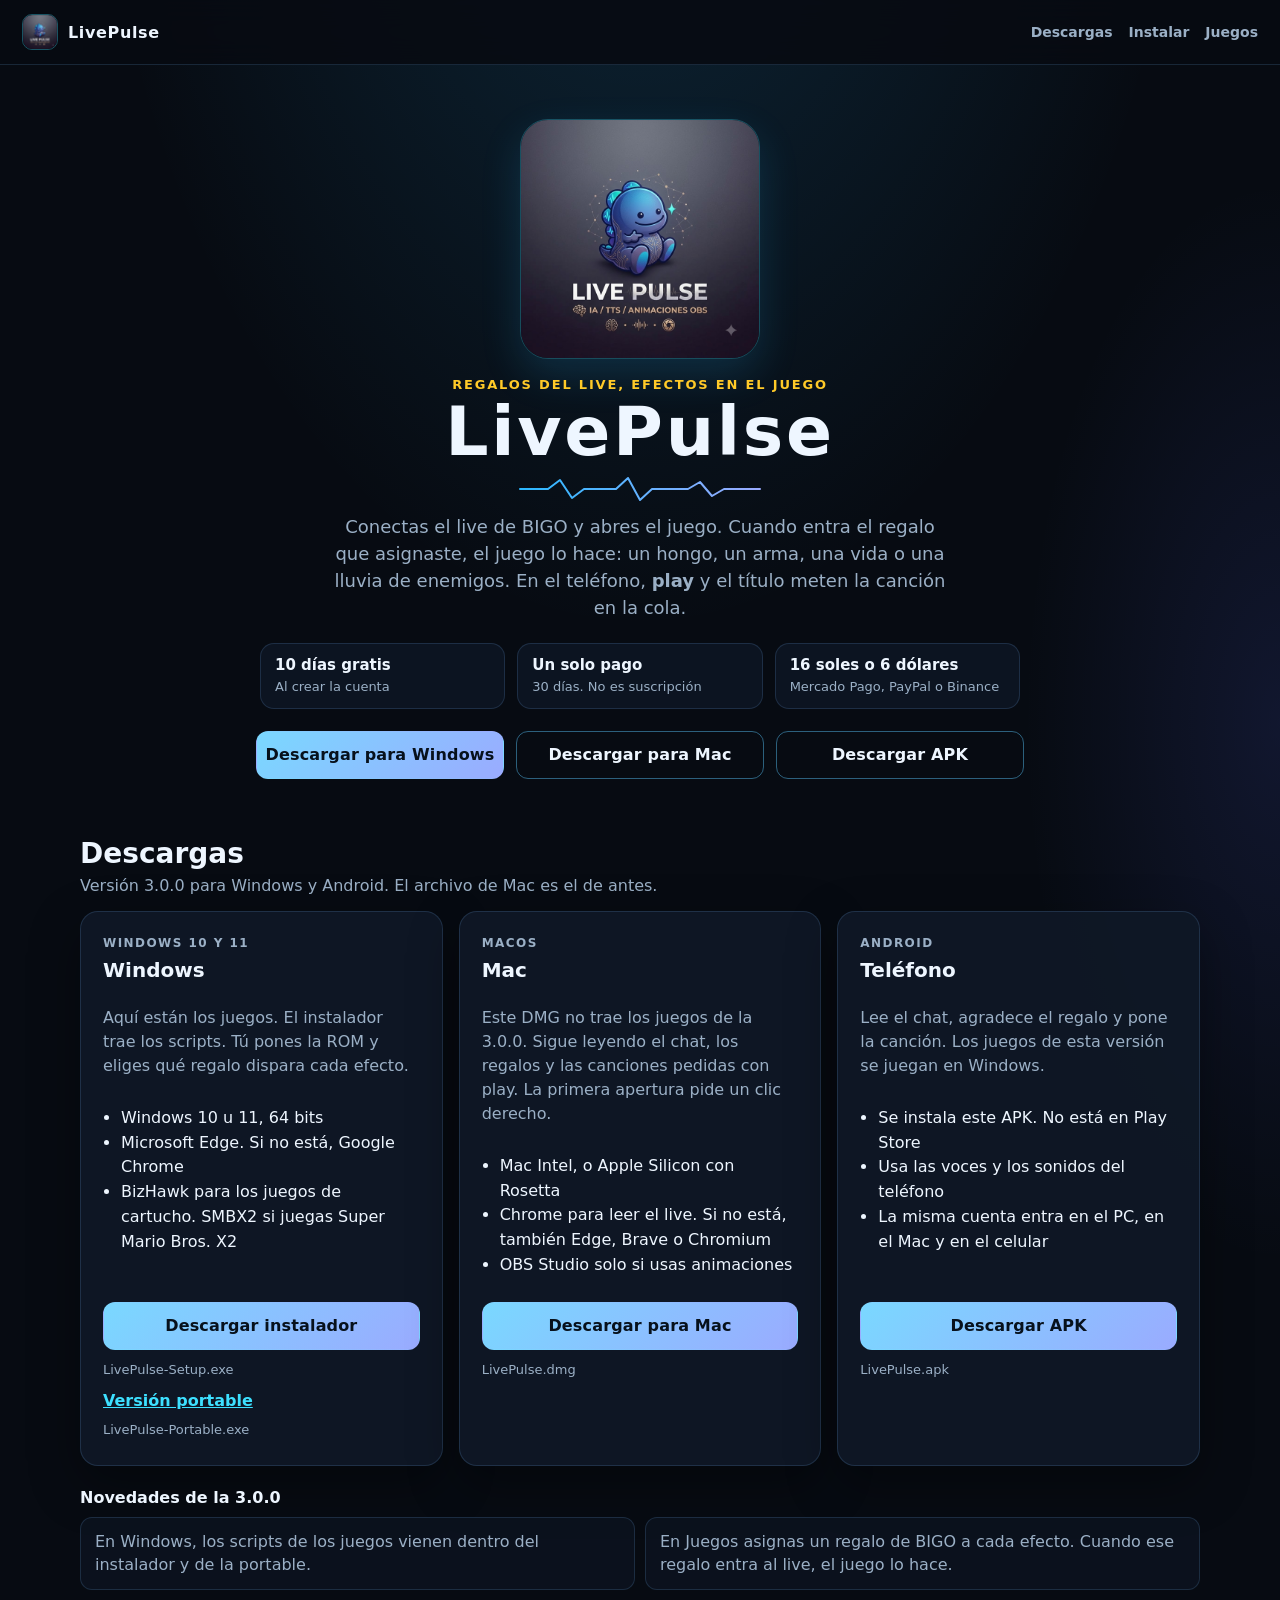
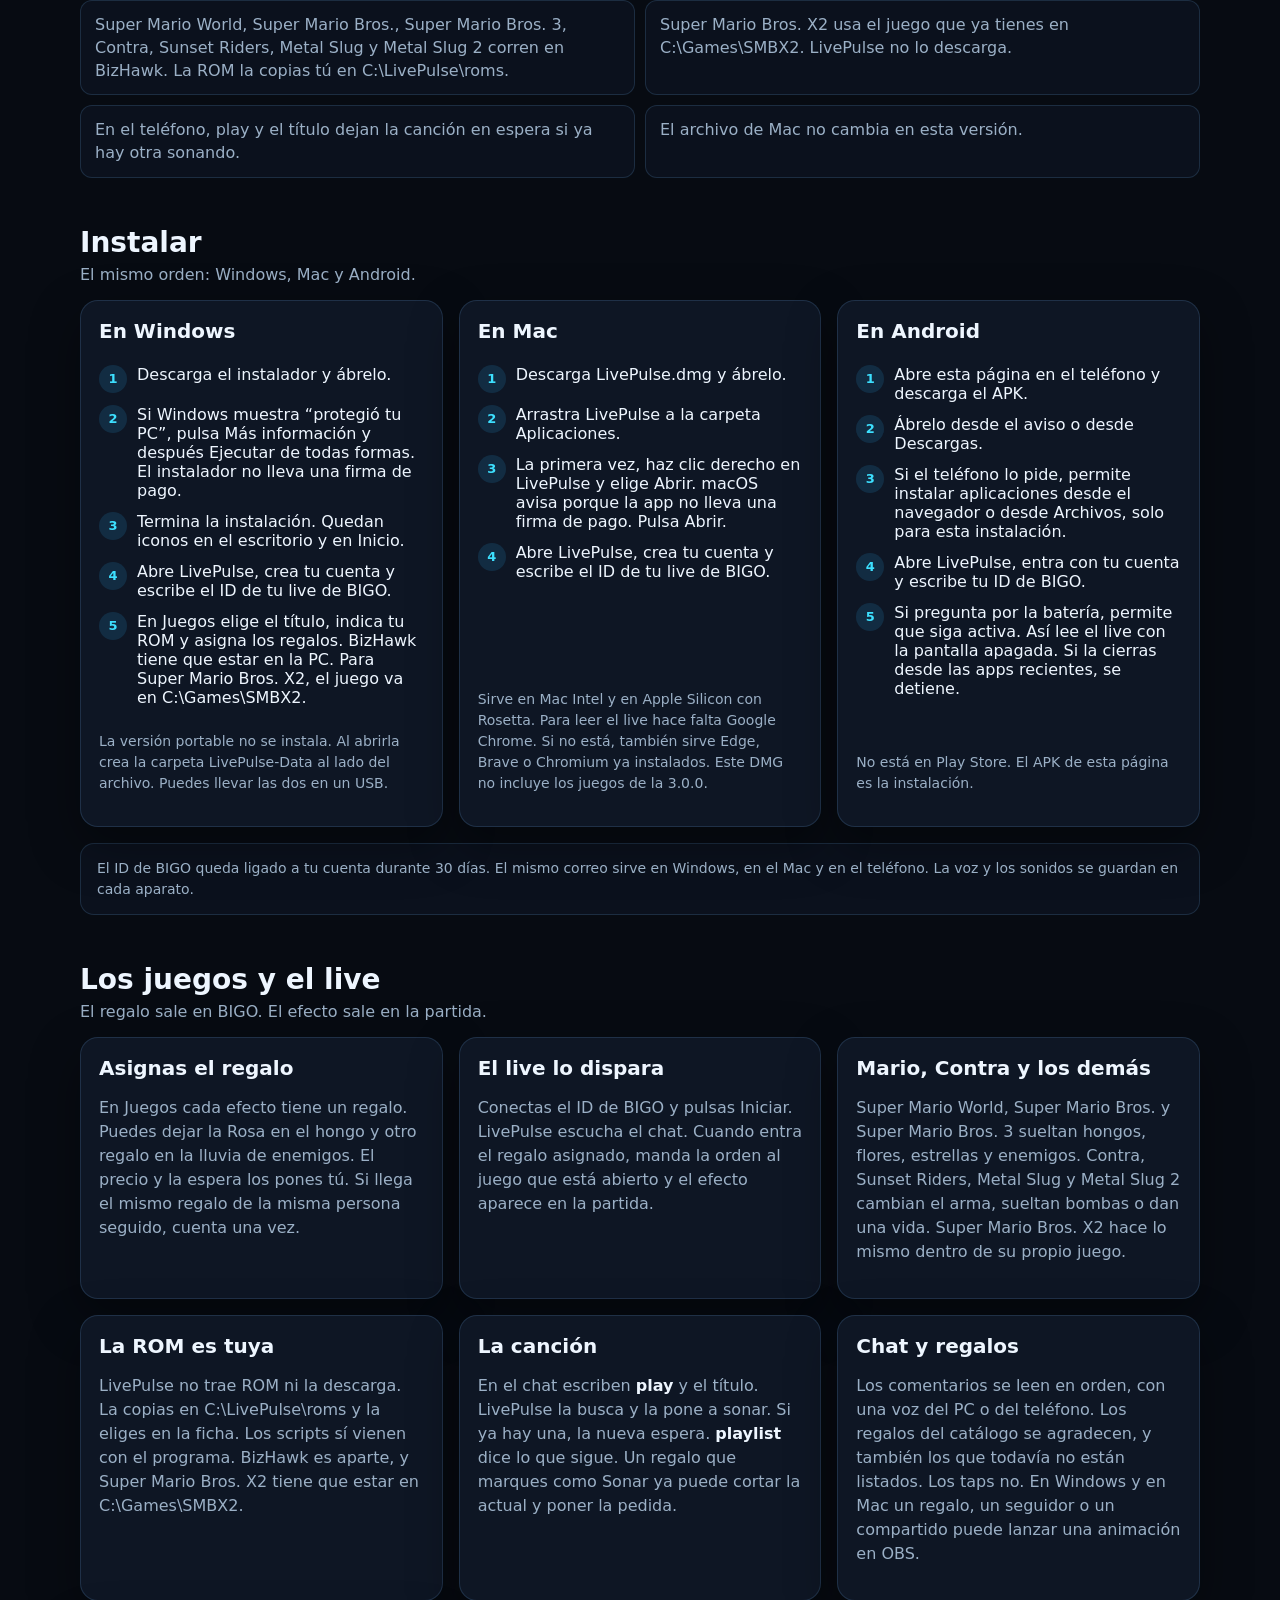
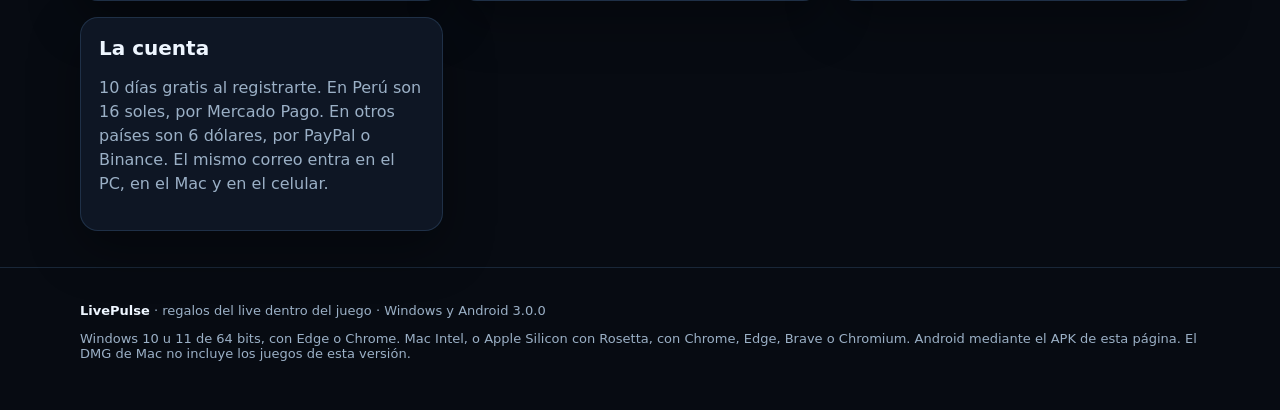
==== index.html @ 851fff42 "Si el instalador de WebView2 no termina, se usa el paquete fijo de Microsoft." ====
<!DOCTYPE html>
<html lang="es">
<head>
  <meta charset="utf-8">
  <meta name="viewport" content="width=device-width, initial-scale=1">
  <meta name="description" content="LivePulse mete los regalos de tu live de BIGO dentro del juego. En Windows eliges qué regalo suelta cada efecto. En el teléfono, play pone la canción.">
  <meta name="theme-color" content="#070b12">
  <title>LivePulse — Regalos del live dentro del juego</title>
  <link rel="icon" href="img/favicon.png" type="image/png">
  <link rel="stylesheet" href="estilos.css">
</head>
<body>
  <!--
    Descargas. Si conservas estas direcciones de GitHub, no edites esta página:
      https://raw.githubusercontent.com/2591740-dotcom/Livepulse/main/descargas/windows/LivePulse-Setup.exe?v=5
      https://raw.githubusercontent.com/2591740-dotcom/Livepulse/main/descargas/windows/LivePulse-Portable.exe?v=5
      https://raw.githubusercontent.com/2591740-dotcom/Livepulse/main/descargas/android/LivePulse.apk
      https://raw.githubusercontent.com/2591740-dotcom/Livepulse/main/descargas/mac/LivePulse.dmg
    La fuente de verdad al publicar es enlaces.json.
    Instrucciones: LEEME.txt de cada carpeta y README.md
  -->
  <header>
    <a class="brand" href="#inicio">
      <img src="img/favicon.png" alt="" width="36" height="36">
      LivePulse
    </a>
    <nav>
      <a href="#descargas">Descargas</a>
      <a href="#instalar">Instalar</a>
      <a href="#que-hace">Juegos</a>
    </nav>
  </header>

  <main class="wrap" id="inicio">
    <section class="hero">
      <img class="hero-logo" src="img/logo.png" alt="LivePulse">
      <p class="eyebrow">Regalos del live, efectos en el juego</p>
      <h1>LivePulse</h1>
      <svg class="wave" viewBox="0 0 240 32" aria-hidden="true">
        <defs>
          <linearGradient id="pulso" x1="0" y1="0" x2="1" y2="0">
            <stop offset="0" stop-color="#2bb8ff"/>
            <stop offset="1" stop-color="#9aabff"/>
          </linearGradient>
        </defs>
        <polyline fill="none" stroke="url(#pulso)" stroke-width="2" stroke-linejoin="round" stroke-linecap="round" points="0,16 28,16 40,7 52,25 64,16 96,16 108,5 120,27 132,16 168,16 180,9 192,23 204,16 240,16"/>
      </svg>
      <p class="lead">Conectas el live de BIGO y abres el juego. Cuando entra el regalo que asignaste, el juego lo hace: un hongo, un arma, una vida o una lluvia de enemigos. En el teléfono, <strong>play</strong> y el título meten la canción en la cola.</p>
      <ul class="facts">
        <li><strong>10 días gratis</strong><span>Al crear la cuenta</span></li>
        <li><strong>Un solo pago</strong><span>30 días. No es suscripción</span></li>
        <li><strong>16 soles o 6 dólares</strong><span>Mercado Pago, PayPal o Binance</span></li>
      </ul>
      <div class="actions">
        <a class="btn btn-primary" data-enlace="windows" href="https://raw.githubusercontent.com/2591740-dotcom/Livepulse/main/descargas/windows/LivePulse-Setup.exe?v=5" download="LivePulse-Setup.exe">Descargar para Windows</a>
        <a class="btn btn-ghost" data-enlace="mac" href="https://raw.githubusercontent.com/2591740-dotcom/Livepulse/main/descargas/mac/LivePulse.dmg" download="LivePulse.dmg">Descargar para Mac</a>
        <a class="btn btn-ghost" data-enlace="android" href="https://raw.githubusercontent.com/2591740-dotcom/Livepulse/main/descargas/android/LivePulse.apk" download="LivePulse.apk">Descargar APK</a>
      </div>
    </section>

    <section id="descargas">
      <div class="section-head">
        <h2>Descargas</h2>
        <p class="section-lead">Versión <span data-version>3.0.0</span> para Windows y Android. El archivo de Mac es el de antes.</p>
      </div>
      <div class="cards">
        <article class="card">
          <p class="kicker">Windows 10 y 11</p>
          <h3>Windows</h3>
          <p>Aquí están los juegos. El instalador trae los scripts. Tú pones la ROM y eliges qué regalo dispara cada efecto.</p>
          <ul>
            <li>Windows 10 u 11, 64 bits</li>
            <li>Microsoft Edge. Si no está, Google Chrome</li>
            <li>BizHawk para los juegos de cartucho. SMBX2 si juegas Super Mario Bros. X2</li>
          </ul>
          <div class="card-foot">
            <a class="btn btn-primary" data-enlace="windows" href="https://raw.githubusercontent.com/2591740-dotcom/Livepulse/main/descargas/windows/LivePulse-Setup.exe?v=5" download="LivePulse-Setup.exe">Descargar instalador</a>
            <p class="meta"><span data-tamano="windows"></span> <span class="ruta" data-ruta="windows">LivePulse-Setup.exe</span></p>
            <div class="card-extra">
              <a class="link" data-enlace="windowsPortable" href="https://raw.githubusercontent.com/2591740-dotcom/Livepulse/main/descargas/windows/LivePulse-Portable.exe?v=5" download="LivePulse-Portable.exe">Versión portable</a>
              <p class="meta"><span data-tamano="windowsPortable"></span> <span class="ruta" data-ruta="windowsPortable">LivePulse-Portable.exe</span></p>
            </div>
          </div>
        </article>
        <article class="card">
          <p class="kicker">macOS</p>
          <h3>Mac</h3>
          <p>Este DMG no trae los juegos de la 3.0.0. Sigue leyendo el chat, los regalos y las canciones pedidas con play. La primera apertura pide un clic derecho.</p>
          <ul>
            <li>Mac Intel, o Apple Silicon con Rosetta</li>
            <li>Chrome para leer el live. Si no está, también Edge, Brave o Chromium</li>
            <li>OBS Studio solo si usas animaciones</li>
          </ul>
          <div class="card-foot">
            <a class="btn btn-primary" data-enlace="mac" href="https://raw.githubusercontent.com/2591740-dotcom/Livepulse/main/descargas/mac/LivePulse.dmg" download="LivePulse.dmg">Descargar para Mac</a>
            <p class="meta"><span data-tamano="mac"></span> <span class="ruta" data-ruta="mac">LivePulse.dmg</span></p>
            <div class="card-extra"></div>
          </div>
        </article>
        <article class="card">
          <p class="kicker">Android</p>
          <h3>Teléfono</h3>
          <p>Lee el chat, agradece el regalo y pone la canción. Los juegos de esta versión se juegan en Windows.</p>
          <ul>
            <li>Se instala este APK. No está en Play Store</li>
            <li>Usa las voces y los sonidos del teléfono</li>
            <li>La misma cuenta entra en el PC, en el Mac y en el celular</li>
          </ul>
          <div class="card-foot">
            <a class="btn btn-primary" data-enlace="android" href="https://raw.githubusercontent.com/2591740-dotcom/Livepulse/main/descargas/android/LivePulse.apk" download="LivePulse.apk">Descargar APK</a>
            <p class="meta"><span data-tamano="android"></span> <span class="ruta" data-ruta="android">LivePulse.apk</span></p>
            <div class="card-extra"></div>
          </div>
        </article>
      </div>
      <h3 class="release-title">Novedades de la 3.0.0</h3>
      <ul class="release">
        <li>En Windows, los scripts de los juegos vienen dentro del instalador y de la portable.</li>
        <li>En Juegos asignas un regalo de BIGO a cada efecto. Cuando ese regalo entra al live, el juego lo hace.</li>
        <li>Super Mario World, Super Mario Bros., Super Mario Bros. 3, Contra, Sunset Riders, Metal Slug y Metal Slug 2 corren en BizHawk. La ROM la copias tú en C:\LivePulse\roms.</li>
        <li>Super Mario Bros. X2 usa el juego que ya tienes en C:\Games\SMBX2. LivePulse no lo descarga.</li>
        <li>En el teléfono, play y el título dejan la canción en espera si ya hay otra sonando.</li>
        <li>El archivo de Mac no cambia en esta versión.</li>
      </ul>
    </section>

    <section id="instalar">
      <div class="section-head">
        <h2>Instalar</h2>
        <p class="section-lead">El mismo orden: Windows, Mac y Android.</p>
      </div>
      <div class="steps">
        <article class="step">
          <h3>En Windows</h3>
          <ol>
            <li>Descarga el instalador y ábrelo.</li>
            <li>Si Windows muestra “protegió tu PC”, pulsa Más información y después Ejecutar de todas formas. El instalador no lleva una firma de pago.</li>
            <li>Termina la instalación. Quedan iconos en el escritorio y en Inicio.</li>
            <li>Abre LivePulse, crea tu cuenta y escribe el ID de tu live de BIGO.</li>
            <li>En Juegos elige el título, indica tu ROM y asigna los regalos. BizHawk tiene que estar en la PC. Para Super Mario Bros. X2, el juego va en C:\Games\SMBX2.</li>
          </ol>
          <p class="note">La versión portable no se instala. Al abrirla crea la carpeta LivePulse-Data al lado del archivo. Puedes llevar las dos en un USB.</p>
        </article>
        <article class="step">
          <h3>En Mac</h3>
          <ol>
            <li>Descarga LivePulse.dmg y ábrelo.</li>
            <li>Arrastra LivePulse a la carpeta Aplicaciones.</li>
            <li>La primera vez, haz clic derecho en LivePulse y elige Abrir. macOS avisa porque la app no lleva una firma de pago. Pulsa Abrir.</li>
            <li>Abre LivePulse, crea tu cuenta y escribe el ID de tu live de BIGO.</li>
          </ol>
          <p class="note">Sirve en Mac Intel y en Apple Silicon con Rosetta. Para leer el live hace falta Google Chrome. Si no está, también sirve Edge, Brave o Chromium ya instalados. Este DMG no incluye los juegos de la 3.0.0.</p>
        </article>
        <article class="step">
          <h3>En Android</h3>
          <ol>
            <li>Abre esta página en el teléfono y descarga el APK.</li>
            <li>Ábrelo desde el aviso o desde Descargas.</li>
            <li>Si el teléfono lo pide, permite instalar aplicaciones desde el navegador o desde Archivos, solo para esta instalación.</li>
            <li>Abre LivePulse, entra con tu cuenta y escribe tu ID de BIGO.</li>
            <li>Si pregunta por la batería, permite que siga activa. Así lee el live con la pantalla apagada. Si la cierras desde las apps recientes, se detiene.</li>
          </ol>
          <p class="note">No está en Play Store. El APK de esta página es la instalación.</p>
        </article>
      </div>
      <p class="note shared-note">El ID de BIGO queda ligado a tu cuenta durante 30 días. El mismo correo sirve en Windows, en el Mac y en el teléfono. La voz y los sonidos se guardan en cada aparato.</p>
    </section>

    <section id="que-hace">
      <div class="section-head">
        <h2>Los juegos y el live</h2>
        <p class="section-lead">El regalo sale en BIGO. El efecto sale en la partida.</p>
      </div>
      <div class="feats">
        <article class="feat">
          <h3>Asignas el regalo</h3>
          <p>En Juegos cada efecto tiene un regalo. Puedes dejar la Rosa en el hongo y otro regalo en la lluvia de enemigos. El precio y la espera los pones tú. Si llega el mismo regalo de la misma persona seguido, cuenta una vez.</p>
        </article>
        <article class="feat">
          <h3>El live lo dispara</h3>
          <p>Conectas el ID de BIGO y pulsas Iniciar. LivePulse escucha el chat. Cuando entra el regalo asignado, manda la orden al juego que está abierto y el efecto aparece en la partida.</p>
        </article>
        <article class="feat">
          <h3>Mario, Contra y los demás</h3>
          <p>Super Mario World, Super Mario Bros. y Super Mario Bros. 3 sueltan hongos, flores, estrellas y enemigos. Contra, Sunset Riders, Metal Slug y Metal Slug 2 cambian el arma, sueltan bombas o dan una vida. Super Mario Bros. X2 hace lo mismo dentro de su propio juego.</p>
        </article>
        <article class="feat">
          <h3>La ROM es tuya</h3>
          <p>LivePulse no trae ROM ni la descarga. La copias en C:\LivePulse\roms y la eliges en la ficha. Los scripts sí vienen con el programa. BizHawk es aparte, y Super Mario Bros. X2 tiene que estar en C:\Games\SMBX2.</p>
        </article>
        <article class="feat">
          <h3>La canción</h3>
          <p>En el chat escriben <strong>play</strong> y el título. LivePulse la busca y la pone a sonar. Si ya hay una, la nueva espera. <strong>playlist</strong> dice lo que sigue. Un regalo que marques como Sonar ya puede cortar la actual y poner la pedida.</p>
        </article>
        <article class="feat">
          <h3>Chat y regalos</h3>
          <p>Los comentarios se leen en orden, con una voz del PC o del teléfono. Los regalos del catálogo se agradecen, y también los que todavía no están listados. Los taps no. En Windows y en Mac un regalo, un seguidor o un compartido puede lanzar una animación en OBS.</p>
        </article>
        <article class="feat">
          <h3>La cuenta</h3>
          <p>10 días gratis al registrarte. En Perú son 16 soles, por Mercado Pago. En otros países son 6 dólares, por PayPal o Binance. El mismo correo entra en el PC, en el Mac y en el celular.</p>
        </article>
      </div>
    </section>
  </main>

  <footer>
    <div class="wrap">
      <p><strong>LivePulse</strong> · regalos del live dentro del juego · Windows y Android <span data-version>3.0.0</span></p>
      <p>Windows 10 u 11 de 64 bits, con Edge o Chrome. Mac Intel, o Apple Silicon con Rosetta, con Chrome, Edge, Brave o Chromium. Android mediante el APK de esta página. El DMG de Mac no incluye los juegos de esta versión.</p>
    </div>
  </footer>
  <script src="sitio.js"></script>
</body>
</html>
---- estilos.css ----
:root {
  --bg: #070b12;
  --card: #101827;
  --line: rgba(120, 186, 255, 0.16);
  --text: #eef6ff;
  --muted: #9bb0c6;
  --accent: #2bb8ff;
  --accent-2: #7f93ff;
  --cyan: #3de0ff;
  --gold: #ffca28;
  --ok: #5ee0b0;
  --shadow: 0 18px 50px rgba(0, 0, 0, 0.35);
}

* { box-sizing: border-box; }

html { scroll-behavior: smooth; }

body {
  margin: 0;
  min-height: 100vh;
  font-family: "Segoe UI", system-ui, sans-serif;
  color: var(--text);
  background:
    radial-gradient(ellipse 80% 50% at 50% -10%, rgba(43, 184, 255, 0.18), transparent 55%),
    radial-gradient(ellipse 40% 30% at 100% 20%, rgba(91, 108, 255, 0.12), transparent 50%),
    var(--bg);
}

img { max-width: 100%; height: auto; display: block; }

a { color: var(--cyan); }

.wrap {
  width: min(1120px, calc(100% - 40px));
  margin: 0 auto;
}

header {
  position: sticky;
  top: 0;
  z-index: 5;
  display: flex;
  justify-content: space-between;
  align-items: center;
  gap: 16px;
  padding: 14px 22px;
  background: rgba(7, 11, 18, 0.88);
  border-bottom: 1px solid var(--line);
  backdrop-filter: blur(14px);
}

.brand {
  display: flex;
  align-items: center;
  gap: 10px;
  color: var(--text);
  text-decoration: none;
  font-weight: 800;
  letter-spacing: 0.04em;
}

.brand img {
  width: 36px;
  height: 36px;
  border-radius: 10px;
  object-fit: cover;
  border: 1px solid rgba(61, 224, 255, 0.35);
}

nav {
  display: flex;
  flex-wrap: wrap;
  gap: 8px 16px;
}

nav a {
  color: var(--muted);
  text-decoration: none;
  font-size: 14px;
  font-weight: 600;
}

nav a:hover { color: var(--text); }

.hero {
  text-align: center;
  padding: 42px 0 18px;
}

.hero-logo {
  width: min(240px, 68vw);
  margin: 0 auto 8px;
  border-radius: 28px;
  border: 1px solid rgba(61, 224, 255, 0.28);
  box-shadow: 0 16px 40px rgba(43, 184, 255, 0.16);
}

.eyebrow {
  margin: 18px 0 0;
  color: var(--gold);
  font-size: 13px;
  font-weight: 700;
  letter-spacing: 0.14em;
  text-transform: uppercase;
}

h1 {
  margin: 8px 0 0;
  font-size: clamp(40px, 7vw, 68px);
  line-height: 0.95;
  letter-spacing: 0.04em;
}

.wave {
  width: min(260px, 70%);
  height: 32px;
  margin: 8px auto 0;
  display: block;
}

.lead {
  margin: 8px auto 0;
  max-width: 620px;
  color: var(--muted);
  font-size: 18px;
  line-height: 1.5;
}

.facts {
  display: grid;
  grid-template-columns: repeat(3, minmax(0, 1fr));
  gap: 12px;
  max-width: 760px;
  margin: 22px auto 0;
  padding: 0;
  list-style: none;
  text-align: left;
}

.facts li {
  padding: 12px 14px;
  background: rgba(16, 24, 39, 0.72);
  border: 1px solid var(--line);
  border-radius: 14px;
}

.facts strong {
  display: block;
  margin-bottom: 2px;
  font-size: 15px;
}

.facts span {
  color: var(--muted);
  font-size: 13px;
  line-height: 1.4;
}

.actions {
  display: grid;
  grid-template-columns: repeat(3, minmax(0, 248px));
  justify-content: center;
  gap: 12px;
  margin-top: 22px;
}

.actions .btn { white-space: nowrap; }

.btn {
  display: inline-flex;
  align-items: center;
  justify-content: center;
  min-height: 48px;
  padding: 12px 18px;
  border-radius: 12px;
  border: 1px solid transparent;
  text-decoration: none;
  font-weight: 700;
  letter-spacing: 0.01em;
}

.btn-primary {
  background: linear-gradient(135deg, #7ad8ff, #9aabff);
  color: #07111c;
}

.btn-primary:hover { filter: brightness(1.05); }

.btn-ghost {
  background: transparent;
  color: var(--text);
  border-color: rgba(90, 200, 255, 0.45);
}

.btn-ghost:hover { background: rgba(43, 184, 255, 0.08); }

.btn:focus-visible,
nav a:focus-visible,
.link:focus-visible {
  outline: 2px solid var(--gold);
  outline-offset: 3px;
}

.is-disabled {
  opacity: 0.45;
  pointer-events: none;
}

section { padding: 40px 0 8px; }

h2 {
  margin: 0 0 6px;
  font-size: 28px;
}

.section-head { margin-bottom: 16px; }

.section-lead {
  margin: 0;
  color: var(--muted);
}

.cards, .steps, .feats {
  display: grid;
  gap: 16px;
  align-items: stretch;
}

.card, .step, .feat {
  background: rgba(16, 24, 39, 0.92);
  border: 1px solid var(--line);
  border-radius: 18px;
  box-shadow: var(--shadow);
}

.card {
  display: flex;
  flex-direction: column;
  height: 100%;
  padding: 22px;
}

.card ul { flex: 1; }

.card-foot { margin-top: 8px; }

.card-extra { min-height: 64px; }

.card .btn { width: 100%; }

.card h3, .step h3, .feat h3 { margin: 0 0 8px; font-size: 20px; }

.kicker {
  margin: 0 0 6px;
  color: var(--cyan);
  font-size: 12px;
  font-weight: 800;
  letter-spacing: 0.12em;
  text-transform: uppercase;
}

.card p, .step p, .feat p, .note {
  color: var(--muted);
  line-height: 1.5;
}

.card ul {
  margin: 12px 0 16px;
  padding-left: 18px;
  color: var(--text);
  line-height: 1.55;
}

.release-title {
  margin: 22px 0 10px;
  font-size: 16px;
}

.release {
  display: grid;
  gap: 10px;
  margin: 0;
  padding: 0;
  list-style: none;
}

.release li {
  margin: 0;
  padding: 12px 14px;
  color: var(--muted);
  line-height: 1.45;
  background: rgba(16, 24, 39, 0.55);
  border: 1px solid var(--line);
  border-radius: 12px;
}

.meta {
  min-height: 1.2em;
  margin: 10px 0 0;
  color: var(--ok);
  font-size: 13px;
}

.ruta {
  color: var(--muted);
}

.link {
  display: inline-block;
  margin-top: 12px;
  font-weight: 700;
}

.steps { margin-top: 0; }

.step {
  display: flex;
  flex-direction: column;
  height: 100%;
  padding: 18px;
}

.step ol {
  list-style: none;
  margin: 14px 0 12px;
  padding: 0;
  counter-reset: paso;
}

.step ol li {
  display: grid;
  grid-template-columns: 28px minmax(0, 1fr);
  gap: 10px;
  align-items: start;
  margin: 0 0 12px;
  counter-increment: paso;
}

.step ol li::before {
  content: counter(paso);
  width: 28px;
  height: 28px;
  display: grid;
  place-items: center;
  border-radius: 50%;
  background: rgba(43, 184, 255, 0.14);
  color: var(--cyan);
  font-size: 13px;
  font-weight: 800;
}

.feat { padding: 18px; }
.feat strong { color: var(--text); font-weight: 700; }

.note {
  margin-top: auto;
  font-size: 14px;
}

.shared-note {
  margin: 16px 0 0;
  padding: 14px 16px;
  background: rgba(16, 24, 39, 0.55);
  border: 1px solid var(--line);
  border-radius: 14px;
}

footer {
  margin-top: 28px;
  padding: 22px 0 36px;
  color: var(--muted);
  font-size: 13px;
  border-top: 1px solid var(--line);
}

footer strong { color: var(--text); }

@media (max-width: 899px) {
  .actions { grid-template-columns: 1fr; }
  .actions .btn { width: 100%; white-space: normal; }
}

@media (max-width: 700px) {
  header {
    flex-wrap: wrap;
    padding: 12px 16px;
  }
  nav { width: 100%; }
  .facts,
  .actions { grid-template-columns: 1fr; }
  .actions .btn { white-space: normal; }
  .card .btn,
  .actions .btn { width: 100%; }
}

@media (min-width: 760px) {
  .release { grid-template-columns: 1fr 1fr; }
  .feats { grid-template-columns: 1fr 1fr; }
  .hero { padding-top: 54px; }
}

@media (min-width: 1020px) {
  .cards,
  .steps,
  .feats { grid-template-columns: repeat(3, minmax(0, 1fr)); }
}

@media (prefers-reduced-motion: reduce) {
  html { scroll-behavior: auto; }
}
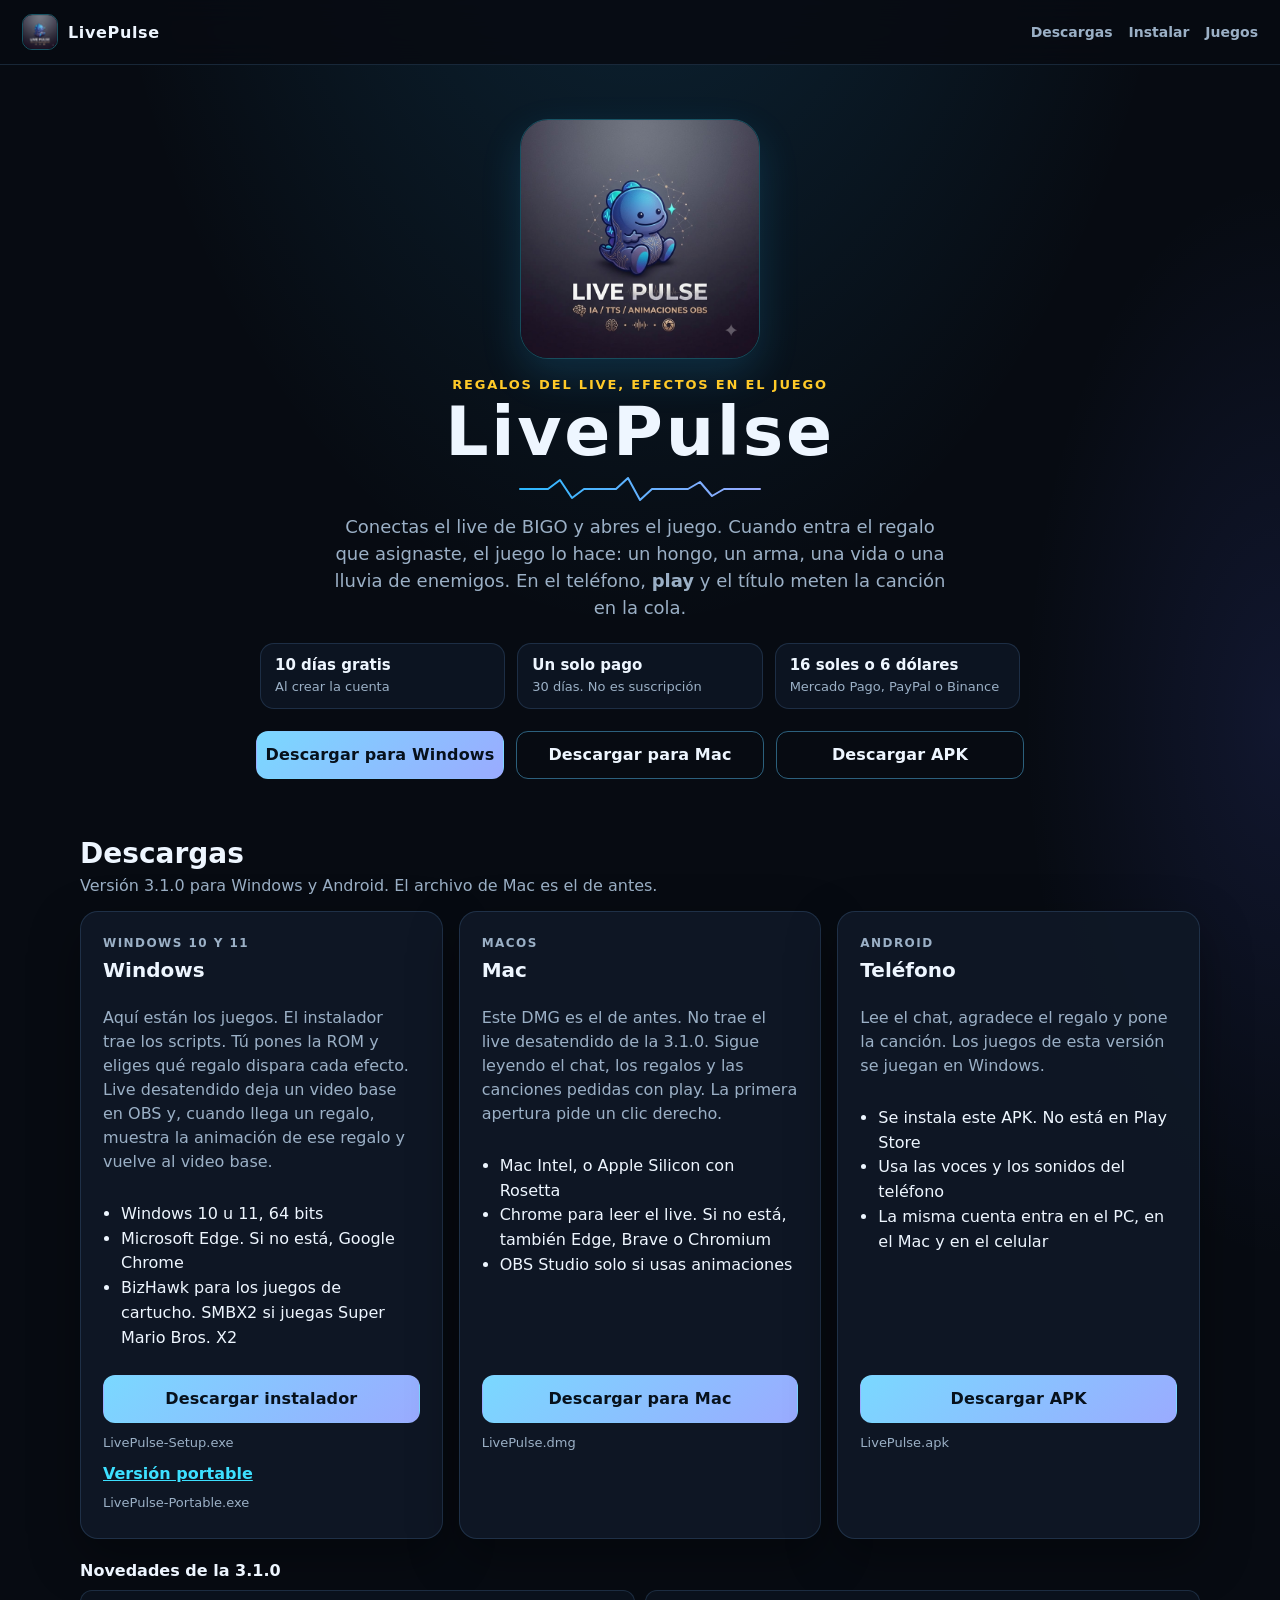
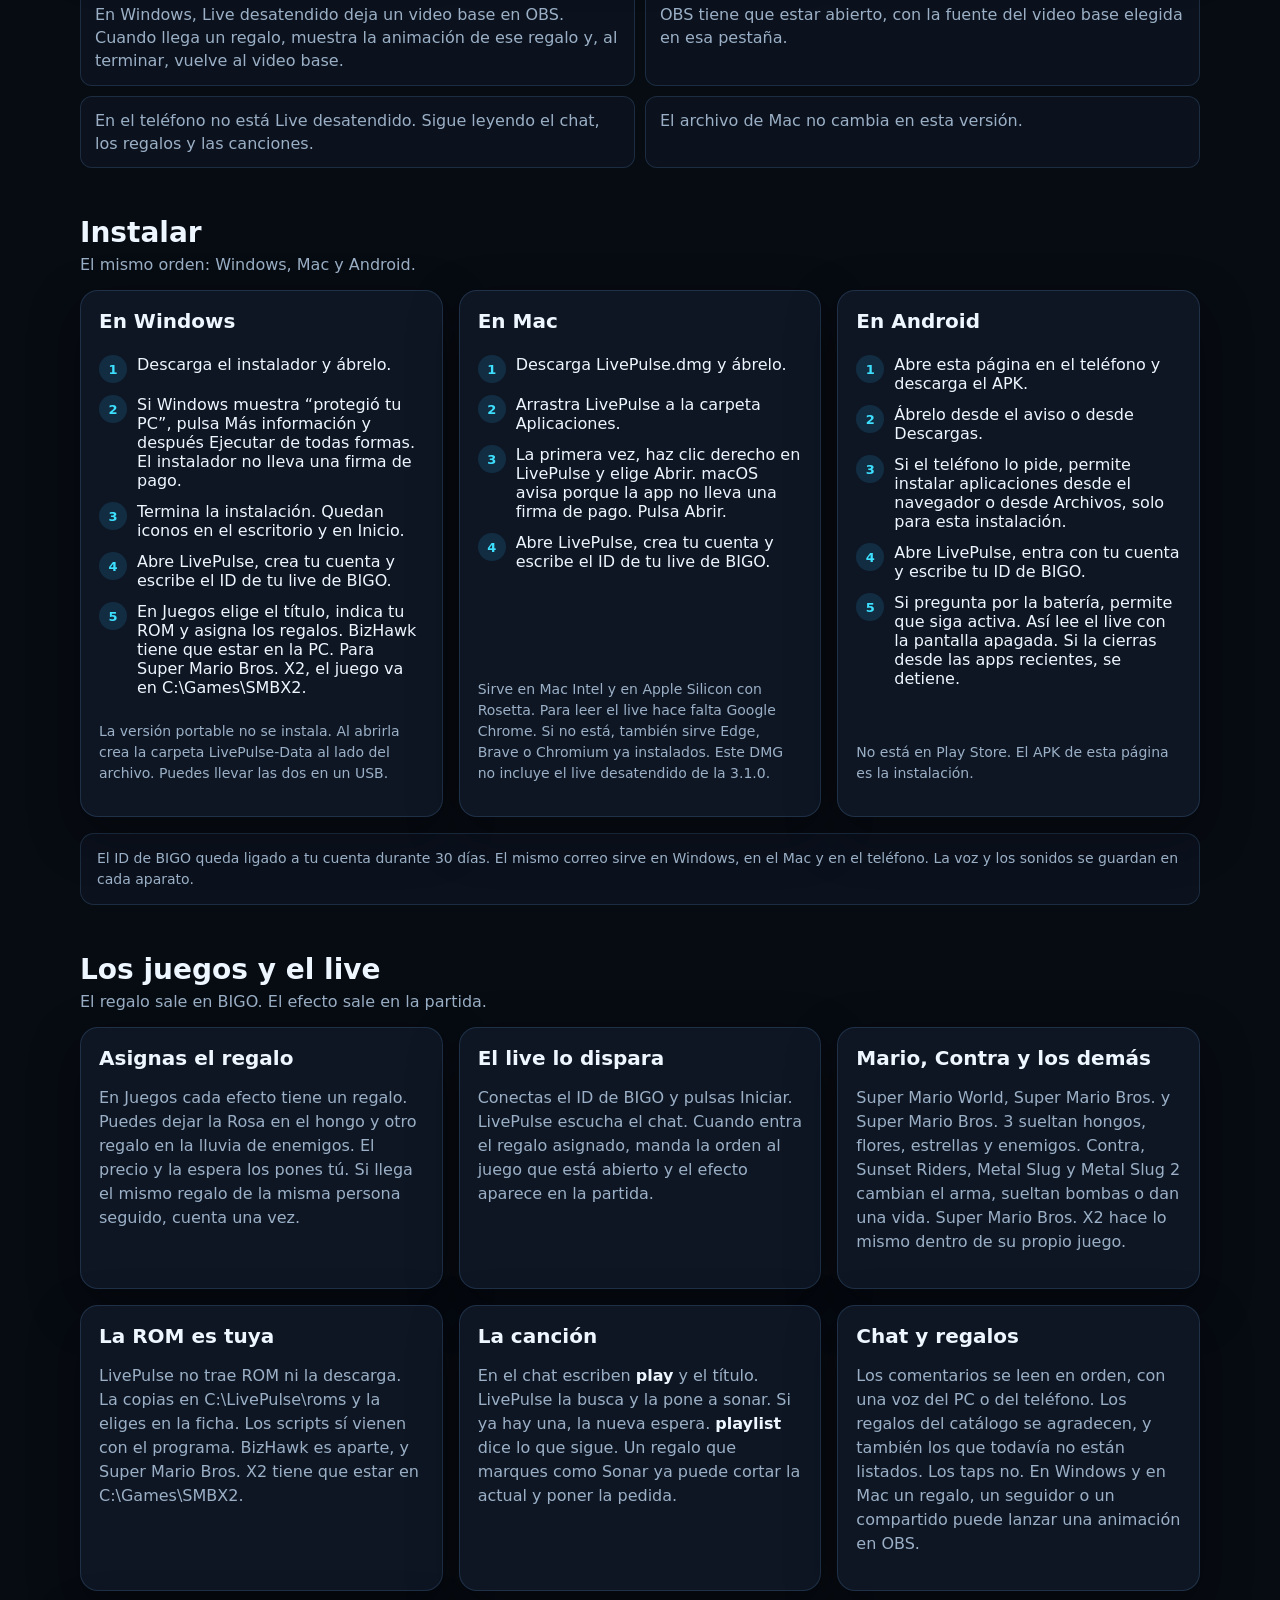
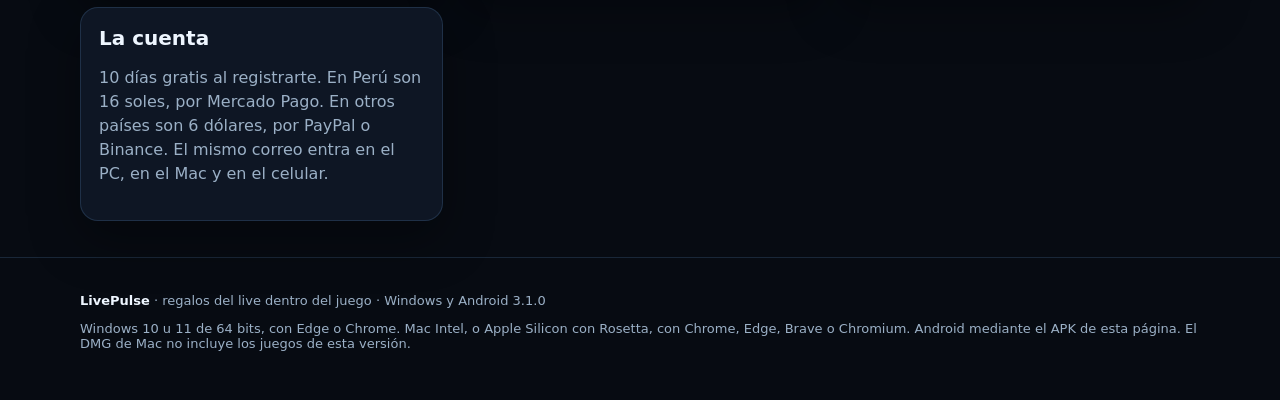
==== commit 73e19306: "Publica LivePulse 3.1.0 para Windows y Android. En Windows, Live desatendido deja un video base en O" ====
--- a/index.html
+++ b/index.html
@@ -12,8 +12,8 @@
 <body>
   <!--
     Descargas. Si conservas estas direcciones de GitHub, no edites esta página:
-      https://raw.githubusercontent.com/2591740-dotcom/Livepulse/main/descargas/windows/LivePulse-Setup.exe?v=5
-      https://raw.githubusercontent.com/2591740-dotcom/Livepulse/main/descargas/windows/LivePulse-Portable.exe?v=5
+      https://raw.githubusercontent.com/2591740-dotcom/Livepulse/main/descargas/windows/LivePulse-Setup.exe?v=6
+      https://raw.githubusercontent.com/2591740-dotcom/Livepulse/main/descargas/windows/LivePulse-Portable.exe?v=6
       https://raw.githubusercontent.com/2591740-dotcom/Livepulse/main/descargas/android/LivePulse.apk
       https://raw.githubusercontent.com/2591740-dotcom/Livepulse/main/descargas/mac/LivePulse.dmg
     La fuente de verdad al publicar es enlaces.json.
@@ -52,7 +52,7 @@
         <li><strong>16 soles o 6 dólares</strong><span>Mercado Pago, PayPal o Binance</span></li>
       </ul>
       <div class="actions">
-        <a class="btn btn-primary" data-enlace="windows" href="https://raw.githubusercontent.com/2591740-dotcom/Livepulse/main/descargas/windows/LivePulse-Setup.exe?v=5" download="LivePulse-Setup.exe">Descargar para Windows</a>
+        <a class="btn btn-primary" data-enlace="windows" href="https://raw.githubusercontent.com/2591740-dotcom/Livepulse/main/descargas/windows/LivePulse-Setup.exe?v=6" download="LivePulse-Setup.exe">Descargar para Windows</a>
         <a class="btn btn-ghost" data-enlace="mac" href="https://raw.githubusercontent.com/2591740-dotcom/Livepulse/main/descargas/mac/LivePulse.dmg" download="LivePulse.dmg">Descargar para Mac</a>
         <a class="btn btn-ghost" data-enlace="android" href="https://raw.githubusercontent.com/2591740-dotcom/Livepulse/main/descargas/android/LivePulse.apk" download="LivePulse.apk">Descargar APK</a>
       </div>
@@ -61,23 +61,23 @@
     <section id="descargas">
       <div class="section-head">
         <h2>Descargas</h2>
-        <p class="section-lead">Versión <span data-version>3.0.0</span> para Windows y Android. El archivo de Mac es el de antes.</p>
+        <p class="section-lead">Versión <span data-version>3.1.0</span> para Windows y Android. El archivo de Mac es el de antes.</p>
       </div>
       <div class="cards">
         <article class="card">
           <p class="kicker">Windows 10 y 11</p>
           <h3>Windows</h3>
-          <p>Aquí están los juegos. El instalador trae los scripts. Tú pones la ROM y eliges qué regalo dispara cada efecto.</p>
+          <p>Aquí están los juegos. El instalador trae los scripts. Tú pones la ROM y eliges qué regalo dispara cada efecto. Live desatendido deja un video base en OBS y, cuando llega un regalo, muestra la animación de ese regalo y vuelve al video base.</p>
           <ul>
             <li>Windows 10 u 11, 64 bits</li>
             <li>Microsoft Edge. Si no está, Google Chrome</li>
             <li>BizHawk para los juegos de cartucho. SMBX2 si juegas Super Mario Bros. X2</li>
           </ul>
           <div class="card-foot">
-            <a class="btn btn-primary" data-enlace="windows" href="https://raw.githubusercontent.com/2591740-dotcom/Livepulse/main/descargas/windows/LivePulse-Setup.exe?v=5" download="LivePulse-Setup.exe">Descargar instalador</a>
+            <a class="btn btn-primary" data-enlace="windows" href="https://raw.githubusercontent.com/2591740-dotcom/Livepulse/main/descargas/windows/LivePulse-Setup.exe?v=6" download="LivePulse-Setup.exe">Descargar instalador</a>
             <p class="meta"><span data-tamano="windows"></span> <span class="ruta" data-ruta="windows">LivePulse-Setup.exe</span></p>
             <div class="card-extra">
-              <a class="link" data-enlace="windowsPortable" href="https://raw.githubusercontent.com/2591740-dotcom/Livepulse/main/descargas/windows/LivePulse-Portable.exe?v=5" download="LivePulse-Portable.exe">Versión portable</a>
+              <a class="link" data-enlace="windowsPortable" href="https://raw.githubusercontent.com/2591740-dotcom/Livepulse/main/descargas/windows/LivePulse-Portable.exe?v=6" download="LivePulse-Portable.exe">Versión portable</a>
               <p class="meta"><span data-tamano="windowsPortable"></span> <span class="ruta" data-ruta="windowsPortable">LivePulse-Portable.exe</span></p>
             </div>
           </div>
@@ -85,7 +85,7 @@
         <article class="card">
           <p class="kicker">macOS</p>
           <h3>Mac</h3>
-          <p>Este DMG no trae los juegos de la 3.0.0. Sigue leyendo el chat, los regalos y las canciones pedidas con play. La primera apertura pide un clic derecho.</p>
+          <p>Este DMG es el de antes. No trae el live desatendido de la 3.1.0. Sigue leyendo el chat, los regalos y las canciones pedidas con play. La primera apertura pide un clic derecho.</p>
           <ul>
             <li>Mac Intel, o Apple Silicon con Rosetta</li>
             <li>Chrome para leer el live. Si no está, también Edge, Brave o Chromium</li>
@@ -113,13 +113,11 @@
           </div>
         </article>
       </div>
-      <h3 class="release-title">Novedades de la 3.0.0</h3>
+      <h3 class="release-title">Novedades de la 3.1.0</h3>
       <ul class="release">
-        <li>En Windows, los scripts de los juegos vienen dentro del instalador y de la portable.</li>
-        <li>En Juegos asignas un regalo de BIGO a cada efecto. Cuando ese regalo entra al live, el juego lo hace.</li>
-        <li>Super Mario World, Super Mario Bros., Super Mario Bros. 3, Contra, Sunset Riders, Metal Slug y Metal Slug 2 corren en BizHawk. La ROM la copias tú en C:\LivePulse\roms.</li>
-        <li>Super Mario Bros. X2 usa el juego que ya tienes en C:\Games\SMBX2. LivePulse no lo descarga.</li>
-        <li>En el teléfono, play y el título dejan la canción en espera si ya hay otra sonando.</li>
+        <li>En Windows, Live desatendido deja un video base en OBS. Cuando llega un regalo, muestra la animación de ese regalo y, al terminar, vuelve al video base.</li>
+        <li>OBS tiene que estar abierto, con la fuente del video base elegida en esa pestaña.</li>
+        <li>En el teléfono no está Live desatendido. Sigue leyendo el chat, los regalos y las canciones.</li>
         <li>El archivo de Mac no cambia en esta versión.</li>
       </ul>
     </section>
@@ -149,7 +147,7 @@
             <li>La primera vez, haz clic derecho en LivePulse y elige Abrir. macOS avisa porque la app no lleva una firma de pago. Pulsa Abrir.</li>
             <li>Abre LivePulse, crea tu cuenta y escribe el ID de tu live de BIGO.</li>
           </ol>
-          <p class="note">Sirve en Mac Intel y en Apple Silicon con Rosetta. Para leer el live hace falta Google Chrome. Si no está, también sirve Edge, Brave o Chromium ya instalados. Este DMG no incluye los juegos de la 3.0.0.</p>
+          <p class="note">Sirve en Mac Intel y en Apple Silicon con Rosetta. Para leer el live hace falta Google Chrome. Si no está, también sirve Edge, Brave o Chromium ya instalados. Este DMG no incluye el live desatendido de la 3.1.0.</p>
         </article>
         <article class="step">
           <h3>En Android</h3>
@@ -206,7 +204,7 @@
 
   <footer>
     <div class="wrap">
-      <p><strong>LivePulse</strong> · regalos del live dentro del juego · Windows y Android <span data-version>3.0.0</span></p>
+      <p><strong>LivePulse</strong> · regalos del live dentro del juego · Windows y Android <span data-version>3.1.0</span></p>
       <p>Windows 10 u 11 de 64 bits, con Edge o Chrome. Mac Intel, o Apple Silicon con Rosetta, con Chrome, Edge, Brave o Chromium. Android mediante el APK de esta página. El DMG de Mac no incluye los juegos de esta versión.</p>
     </div>
   </footer>
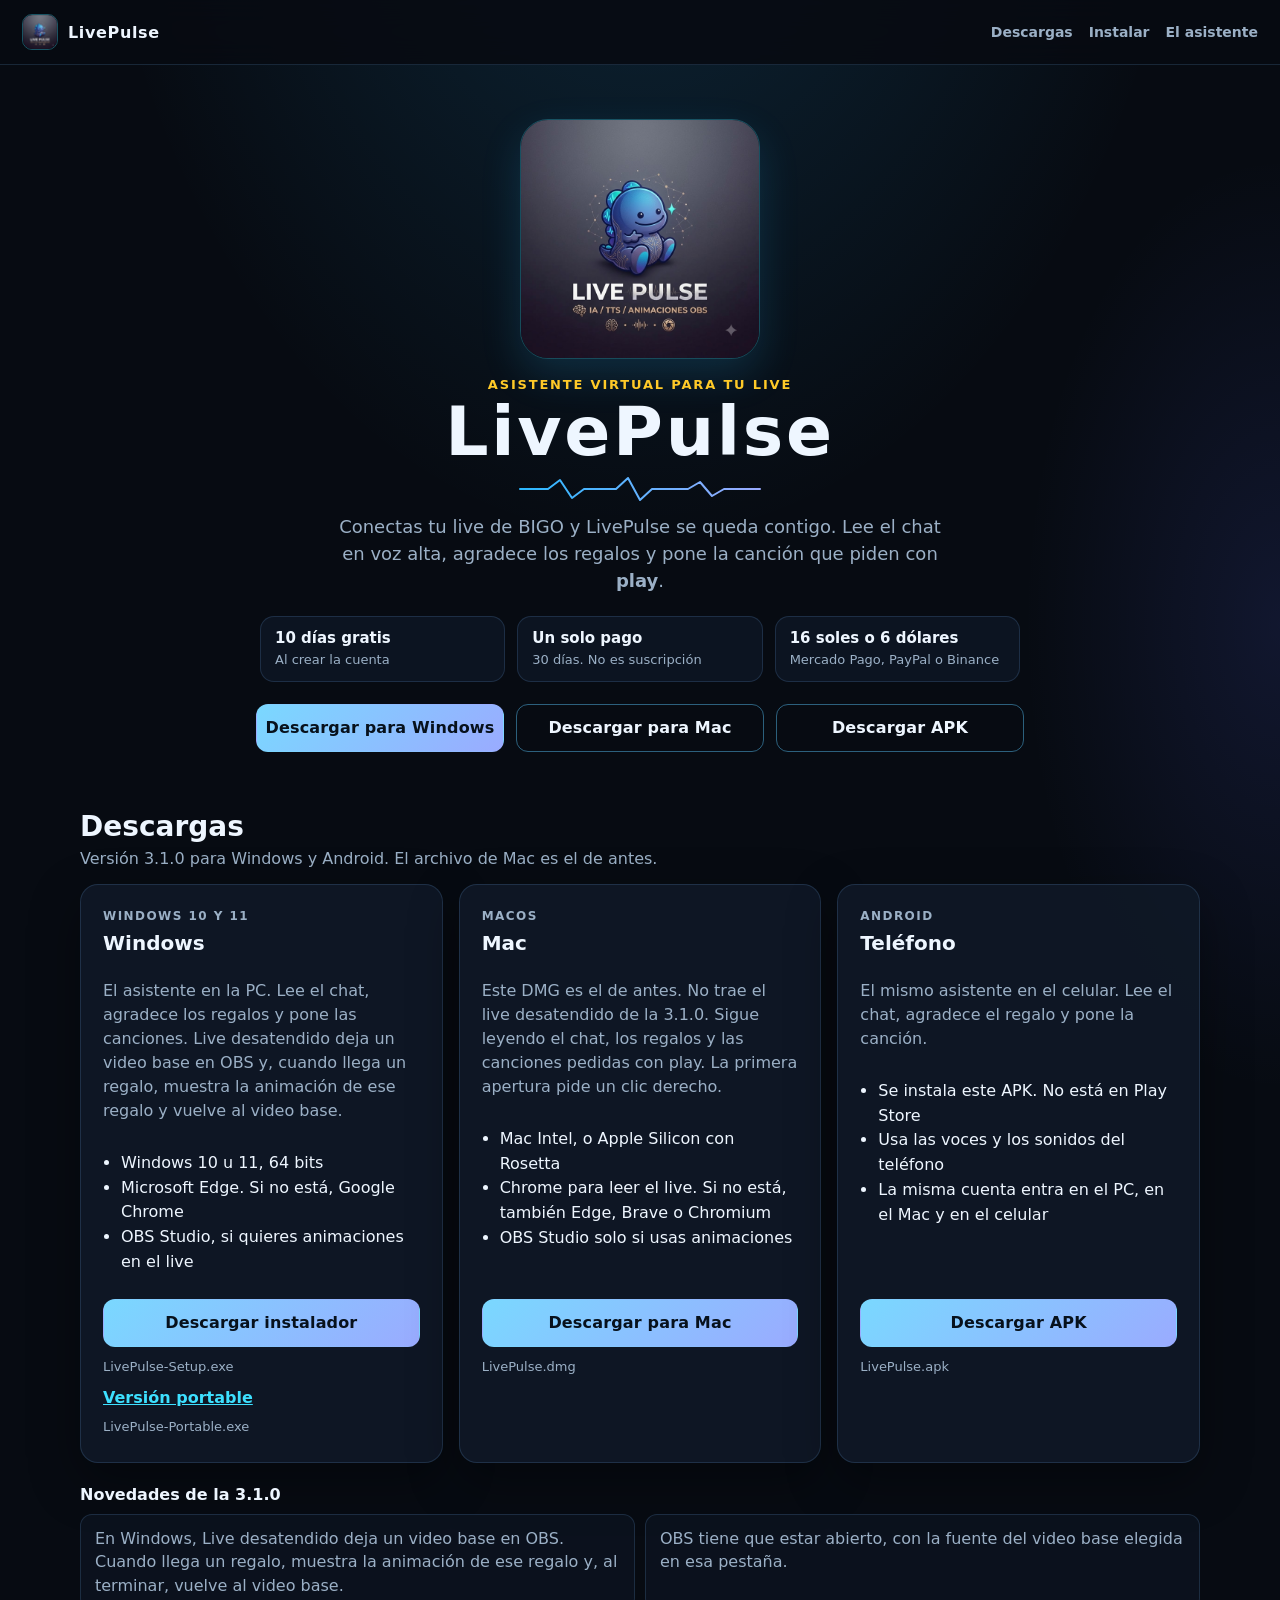
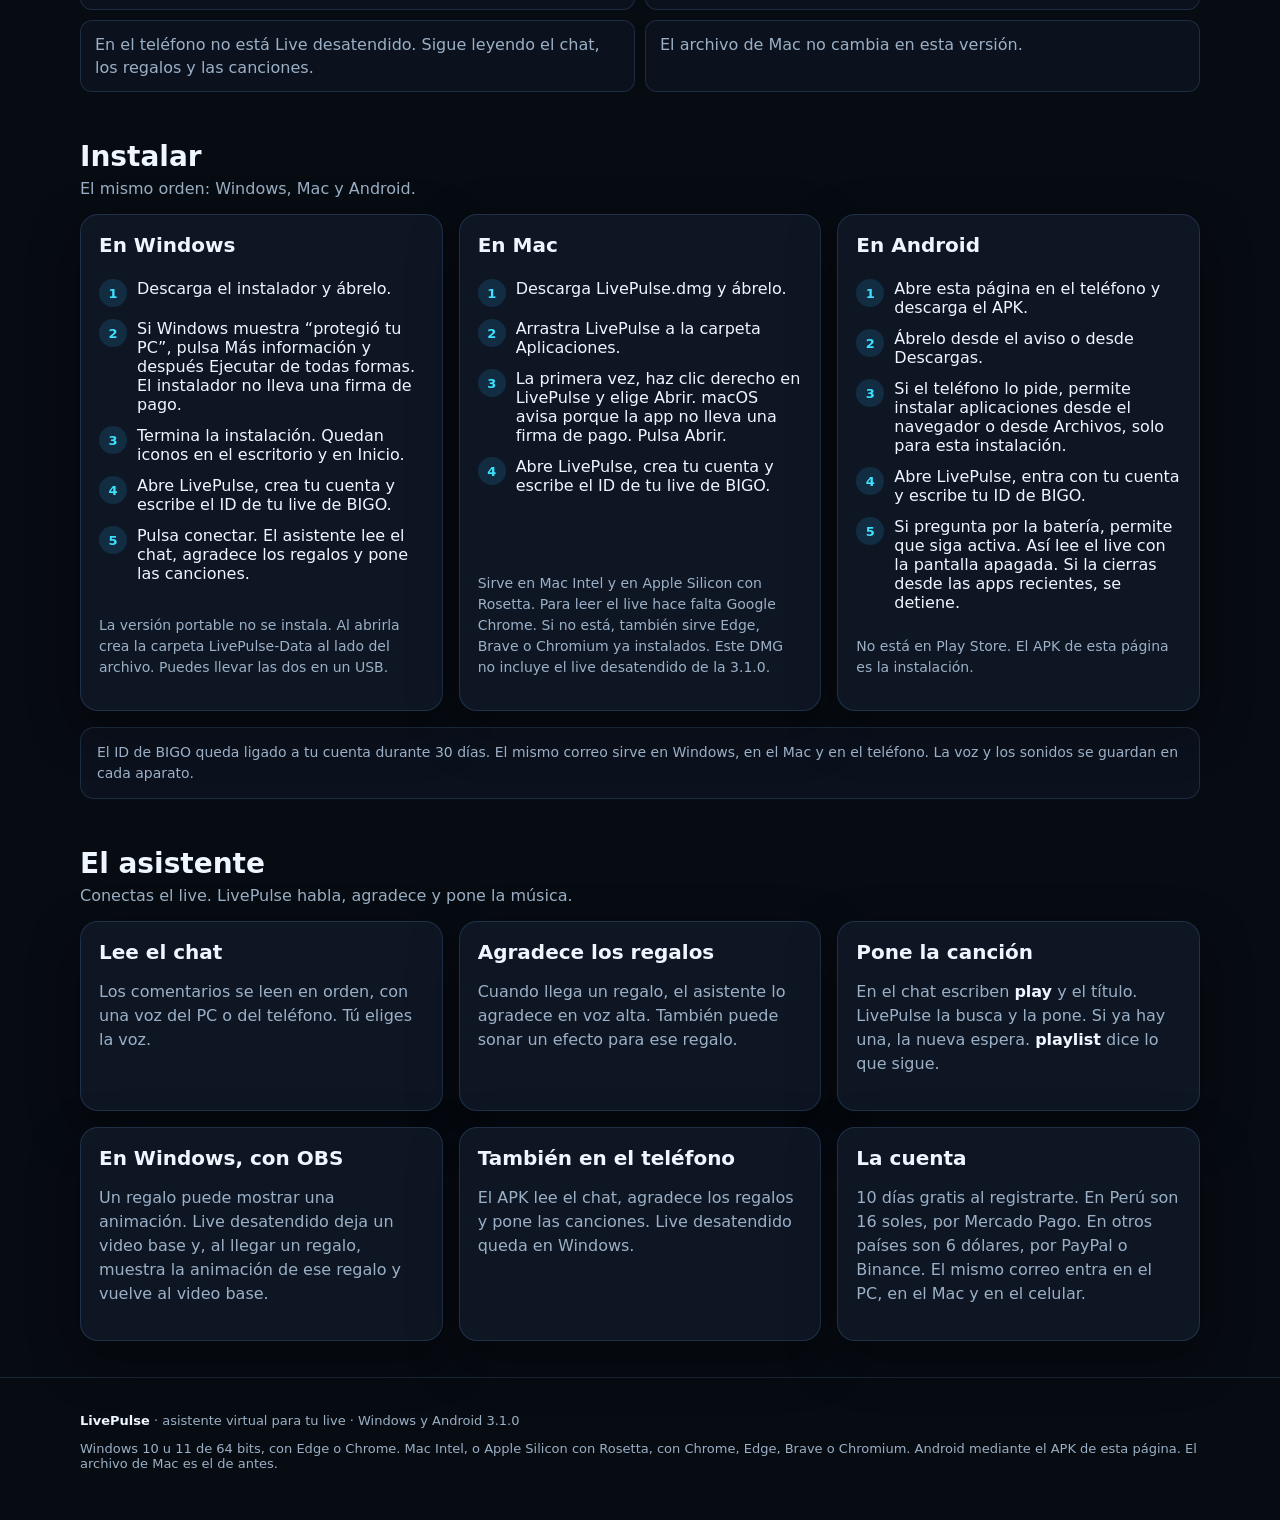
==== commit 6b4a648b: "La pagina presenta LivePulse como asistente virtual. Quita la explicacion de juegos, ROM y efectos e" ====
--- a/index.html
+++ b/index.html
@@ -3,9 +3,9 @@
 <head>
   <meta charset="utf-8">
   <meta name="viewport" content="width=device-width, initial-scale=1">
-  <meta name="description" content="LivePulse mete los regalos de tu live de BIGO dentro del juego. En Windows eliges qué regalo suelta cada efecto. En el teléfono, play pone la canción.">
+  <meta name="description" content="LivePulse es el asistente virtual de tu live de BIGO. Lee el chat, agradece los regalos y pone la canción que piden.">
   <meta name="theme-color" content="#070b12">
-  <title>LivePulse — Regalos del live dentro del juego</title>
+  <title>LivePulse — Asistente virtual para tu live</title>
   <link rel="icon" href="img/favicon.png" type="image/png">
   <link rel="stylesheet" href="estilos.css">
 </head>
@@ -27,14 +27,14 @@
     <nav>
       <a href="#descargas">Descargas</a>
       <a href="#instalar">Instalar</a>
-      <a href="#que-hace">Juegos</a>
+      <a href="#que-hace">El asistente</a>
     </nav>
   </header>
 
   <main class="wrap" id="inicio">
     <section class="hero">
       <img class="hero-logo" src="img/logo.png" alt="LivePulse">
-      <p class="eyebrow">Regalos del live, efectos en el juego</p>
+      <p class="eyebrow">Asistente virtual para tu live</p>
       <h1>LivePulse</h1>
       <svg class="wave" viewBox="0 0 240 32" aria-hidden="true">
         <defs>
@@ -45,7 +45,7 @@
         </defs>
         <polyline fill="none" stroke="url(#pulso)" stroke-width="2" stroke-linejoin="round" stroke-linecap="round" points="0,16 28,16 40,7 52,25 64,16 96,16 108,5 120,27 132,16 168,16 180,9 192,23 204,16 240,16"/>
       </svg>
-      <p class="lead">Conectas el live de BIGO y abres el juego. Cuando entra el regalo que asignaste, el juego lo hace: un hongo, un arma, una vida o una lluvia de enemigos. En el teléfono, <strong>play</strong> y el título meten la canción en la cola.</p>
+      <p class="lead">Conectas tu live de BIGO y LivePulse se queda contigo. Lee el chat en voz alta, agradece los regalos y pone la canción que piden con <strong>play</strong>.</p>
       <ul class="facts">
         <li><strong>10 días gratis</strong><span>Al crear la cuenta</span></li>
         <li><strong>Un solo pago</strong><span>30 días. No es suscripción</span></li>
@@ -67,11 +67,11 @@
         <article class="card">
           <p class="kicker">Windows 10 y 11</p>
           <h3>Windows</h3>
-          <p>Aquí están los juegos. El instalador trae los scripts. Tú pones la ROM y eliges qué regalo dispara cada efecto. Live desatendido deja un video base en OBS y, cuando llega un regalo, muestra la animación de ese regalo y vuelve al video base.</p>
+          <p>El asistente en la PC. Lee el chat, agradece los regalos y pone las canciones. Live desatendido deja un video base en OBS y, cuando llega un regalo, muestra la animación de ese regalo y vuelve al video base.</p>
           <ul>
             <li>Windows 10 u 11, 64 bits</li>
             <li>Microsoft Edge. Si no está, Google Chrome</li>
-            <li>BizHawk para los juegos de cartucho. SMBX2 si juegas Super Mario Bros. X2</li>
+            <li>OBS Studio, si quieres animaciones en el live</li>
           </ul>
           <div class="card-foot">
             <a class="btn btn-primary" data-enlace="windows" href="https://raw.githubusercontent.com/2591740-dotcom/Livepulse/main/descargas/windows/LivePulse-Setup.exe?v=6" download="LivePulse-Setup.exe">Descargar instalador</a>
@@ -100,7 +100,7 @@
         <article class="card">
           <p class="kicker">Android</p>
           <h3>Teléfono</h3>
-          <p>Lee el chat, agradece el regalo y pone la canción. Los juegos de esta versión se juegan en Windows.</p>
+          <p>El mismo asistente en el celular. Lee el chat, agradece el regalo y pone la canción.</p>
           <ul>
             <li>Se instala este APK. No está en Play Store</li>
             <li>Usa las voces y los sonidos del teléfono</li>
@@ -135,7 +135,7 @@
             <li>Si Windows muestra “protegió tu PC”, pulsa Más información y después Ejecutar de todas formas. El instalador no lleva una firma de pago.</li>
             <li>Termina la instalación. Quedan iconos en el escritorio y en Inicio.</li>
             <li>Abre LivePulse, crea tu cuenta y escribe el ID de tu live de BIGO.</li>
-            <li>En Juegos elige el título, indica tu ROM y asigna los regalos. BizHawk tiene que estar en la PC. Para Super Mario Bros. X2, el juego va en C:\Games\SMBX2.</li>
+            <li>Pulsa conectar. El asistente lee el chat, agradece los regalos y pone las canciones.</li>
           </ol>
           <p class="note">La versión portable no se instala. Al abrirla crea la carpeta LivePulse-Data al lado del archivo. Puedes llevar las dos en un USB.</p>
         </article>
@@ -166,33 +166,29 @@
 
     <section id="que-hace">
       <div class="section-head">
-        <h2>Los juegos y el live</h2>
-        <p class="section-lead">El regalo sale en BIGO. El efecto sale en la partida.</p>
+        <h2>El asistente</h2>
+        <p class="section-lead">Conectas el live. LivePulse habla, agradece y pone la música.</p>
       </div>
       <div class="feats">
         <article class="feat">
-          <h3>Asignas el regalo</h3>
-          <p>En Juegos cada efecto tiene un regalo. Puedes dejar la Rosa en el hongo y otro regalo en la lluvia de enemigos. El precio y la espera los pones tú. Si llega el mismo regalo de la misma persona seguido, cuenta una vez.</p>
-        </article>
-        <article class="feat">
-          <h3>El live lo dispara</h3>
-          <p>Conectas el ID de BIGO y pulsas Iniciar. LivePulse escucha el chat. Cuando entra el regalo asignado, manda la orden al juego que está abierto y el efecto aparece en la partida.</p>
-        </article>
-        <article class="feat">
-          <h3>Mario, Contra y los demás</h3>
-          <p>Super Mario World, Super Mario Bros. y Super Mario Bros. 3 sueltan hongos, flores, estrellas y enemigos. Contra, Sunset Riders, Metal Slug y Metal Slug 2 cambian el arma, sueltan bombas o dan una vida. Super Mario Bros. X2 hace lo mismo dentro de su propio juego.</p>
-        </article>
-        <article class="feat">
-          <h3>La ROM es tuya</h3>
-          <p>LivePulse no trae ROM ni la descarga. La copias en C:\LivePulse\roms y la eliges en la ficha. Los scripts sí vienen con el programa. BizHawk es aparte, y Super Mario Bros. X2 tiene que estar en C:\Games\SMBX2.</p>
-        </article>
-        <article class="feat">
-          <h3>La canción</h3>
-          <p>En el chat escriben <strong>play</strong> y el título. LivePulse la busca y la pone a sonar. Si ya hay una, la nueva espera. <strong>playlist</strong> dice lo que sigue. Un regalo que marques como Sonar ya puede cortar la actual y poner la pedida.</p>
-        </article>
-        <article class="feat">
-          <h3>Chat y regalos</h3>
-          <p>Los comentarios se leen en orden, con una voz del PC o del teléfono. Los regalos del catálogo se agradecen, y también los que todavía no están listados. Los taps no. En Windows y en Mac un regalo, un seguidor o un compartido puede lanzar una animación en OBS.</p>
+          <h3>Lee el chat</h3>
+          <p>Los comentarios se leen en orden, con una voz del PC o del teléfono. Tú eliges la voz.</p>
+        </article>
+        <article class="feat">
+          <h3>Agradece los regalos</h3>
+          <p>Cuando llega un regalo, el asistente lo agradece en voz alta. También puede sonar un efecto para ese regalo.</p>
+        </article>
+        <article class="feat">
+          <h3>Pone la canción</h3>
+          <p>En el chat escriben <strong>play</strong> y el título. LivePulse la busca y la pone. Si ya hay una, la nueva espera. <strong>playlist</strong> dice lo que sigue.</p>
+        </article>
+        <article class="feat">
+          <h3>En Windows, con OBS</h3>
+          <p>Un regalo puede mostrar una animación. Live desatendido deja un video base y, al llegar un regalo, muestra la animación de ese regalo y vuelve al video base.</p>
+        </article>
+        <article class="feat">
+          <h3>También en el teléfono</h3>
+          <p>El APK lee el chat, agradece los regalos y pone las canciones. Live desatendido queda en Windows.</p>
         </article>
         <article class="feat">
           <h3>La cuenta</h3>
@@ -204,8 +200,8 @@
 
   <footer>
     <div class="wrap">
-      <p><strong>LivePulse</strong> · regalos del live dentro del juego · Windows y Android <span data-version>3.1.0</span></p>
-      <p>Windows 10 u 11 de 64 bits, con Edge o Chrome. Mac Intel, o Apple Silicon con Rosetta, con Chrome, Edge, Brave o Chromium. Android mediante el APK de esta página. El DMG de Mac no incluye los juegos de esta versión.</p>
+      <p><strong>LivePulse</strong> · asistente virtual para tu live · Windows y Android <span data-version>3.1.0</span></p>
+      <p>Windows 10 u 11 de 64 bits, con Edge o Chrome. Mac Intel, o Apple Silicon con Rosetta, con Chrome, Edge, Brave o Chromium. Android mediante el APK de esta página. El archivo de Mac es el de antes.</p>
     </div>
   </footer>
   <script src="sitio.js"></script>
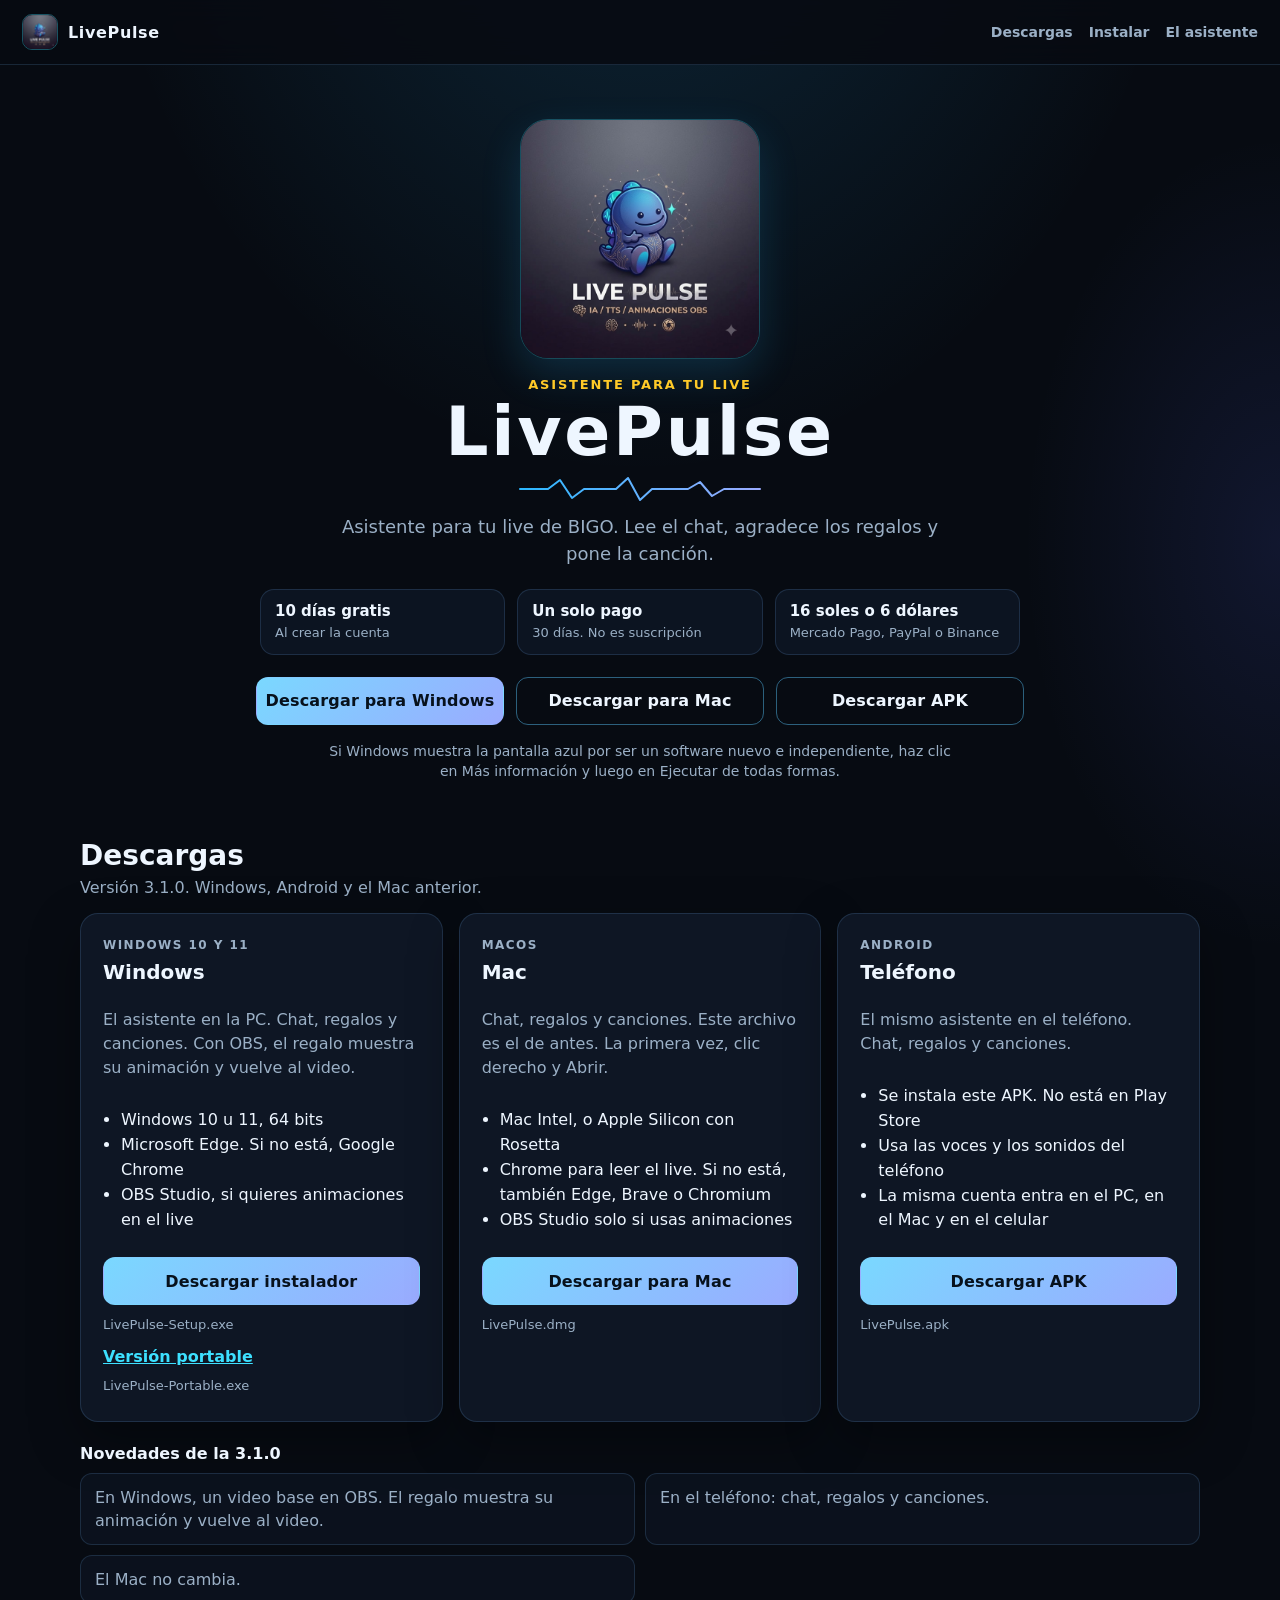
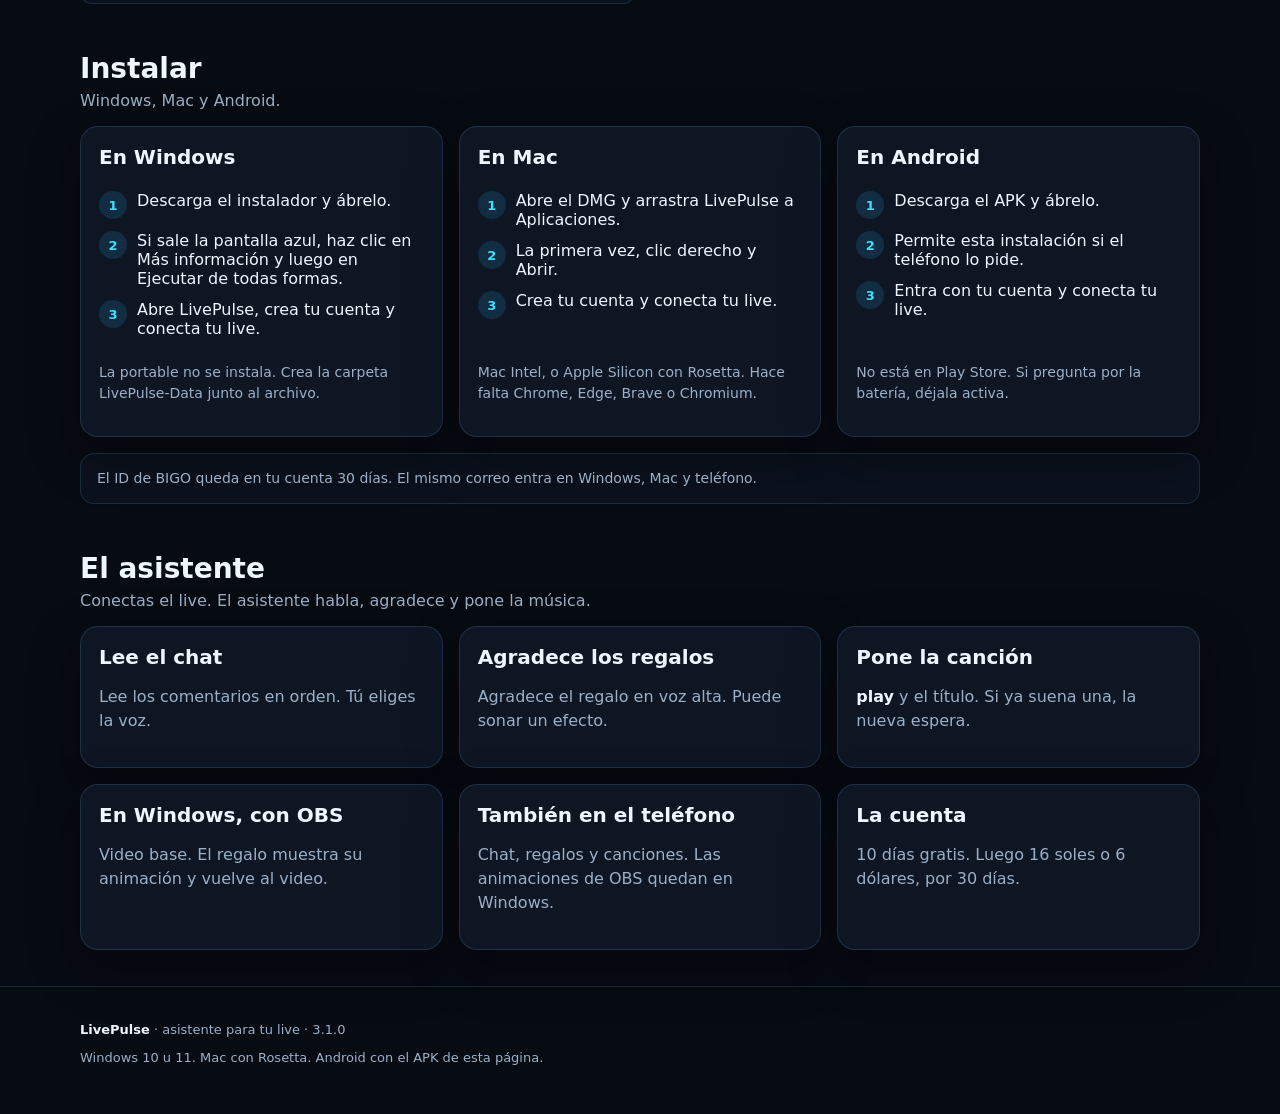
==== commit 3544a12f: "La pagina presenta el asistente y la advertencia azul de Windows." ====
--- a/index.html
+++ b/index.html
@@ -3,17 +3,17 @@
 <head>
   <meta charset="utf-8">
   <meta name="viewport" content="width=device-width, initial-scale=1">
-  <meta name="description" content="LivePulse es el asistente virtual de tu live de BIGO. Lee el chat, agradece los regalos y pone la canción que piden.">
+  <meta name="description" content="LivePulse, asistente para tu live de BIGO. Lee el chat, agradece los regalos y pone la canción.">
   <meta name="theme-color" content="#070b12">
-  <title>LivePulse — Asistente virtual para tu live</title>
+  <title>LivePulse — Asistente para tu live</title>
   <link rel="icon" href="img/favicon.png" type="image/png">
   <link rel="stylesheet" href="estilos.css">
 </head>
 <body>
   <!--
     Descargas. Si conservas estas direcciones de GitHub, no edites esta página:
-      https://raw.githubusercontent.com/2591740-dotcom/Livepulse/main/descargas/windows/LivePulse-Setup.exe?v=6
-      https://raw.githubusercontent.com/2591740-dotcom/Livepulse/main/descargas/windows/LivePulse-Portable.exe?v=6
+      https://raw.githubusercontent.com/2591740-dotcom/Livepulse/main/descargas/windows/LivePulse-Setup.exe?v=7
+      https://raw.githubusercontent.com/2591740-dotcom/Livepulse/main/descargas/windows/LivePulse-Portable.exe?v=7
       https://raw.githubusercontent.com/2591740-dotcom/Livepulse/main/descargas/android/LivePulse.apk
       https://raw.githubusercontent.com/2591740-dotcom/Livepulse/main/descargas/mac/LivePulse.dmg
     La fuente de verdad al publicar es enlaces.json.
@@ -34,7 +34,7 @@
   <main class="wrap" id="inicio">
     <section class="hero">
       <img class="hero-logo" src="img/logo.png" alt="LivePulse">
-      <p class="eyebrow">Asistente virtual para tu live</p>
+      <p class="eyebrow">Asistente para tu live</p>
       <h1>LivePulse</h1>
       <svg class="wave" viewBox="0 0 240 32" aria-hidden="true">
         <defs>
@@ -45,39 +45,40 @@
         </defs>
         <polyline fill="none" stroke="url(#pulso)" stroke-width="2" stroke-linejoin="round" stroke-linecap="round" points="0,16 28,16 40,7 52,25 64,16 96,16 108,5 120,27 132,16 168,16 180,9 192,23 204,16 240,16"/>
       </svg>
-      <p class="lead">Conectas tu live de BIGO y LivePulse se queda contigo. Lee el chat en voz alta, agradece los regalos y pone la canción que piden con <strong>play</strong>.</p>
+      <p class="lead">Asistente para tu live de BIGO. Lee el chat, agradece los regalos y pone la canción.</p>
       <ul class="facts">
         <li><strong>10 días gratis</strong><span>Al crear la cuenta</span></li>
         <li><strong>Un solo pago</strong><span>30 días. No es suscripción</span></li>
         <li><strong>16 soles o 6 dólares</strong><span>Mercado Pago, PayPal o Binance</span></li>
       </ul>
       <div class="actions">
-        <a class="btn btn-primary" data-enlace="windows" href="https://raw.githubusercontent.com/2591740-dotcom/Livepulse/main/descargas/windows/LivePulse-Setup.exe?v=6" download="LivePulse-Setup.exe">Descargar para Windows</a>
+        <a class="btn btn-primary" data-enlace="windows" href="https://raw.githubusercontent.com/2591740-dotcom/Livepulse/main/descargas/windows/LivePulse-Setup.exe?v=7" download="LivePulse-Setup.exe">Descargar para Windows</a>
         <a class="btn btn-ghost" data-enlace="mac" href="https://raw.githubusercontent.com/2591740-dotcom/Livepulse/main/descargas/mac/LivePulse.dmg" download="LivePulse.dmg">Descargar para Mac</a>
         <a class="btn btn-ghost" data-enlace="android" href="https://raw.githubusercontent.com/2591740-dotcom/Livepulse/main/descargas/android/LivePulse.apk" download="LivePulse.apk">Descargar APK</a>
       </div>
+      <p class="safe">Si Windows muestra la pantalla azul por ser un software nuevo e independiente, haz clic en Más información y luego en Ejecutar de todas formas.</p>
     </section>
 
     <section id="descargas">
       <div class="section-head">
         <h2>Descargas</h2>
-        <p class="section-lead">Versión <span data-version>3.1.0</span> para Windows y Android. El archivo de Mac es el de antes.</p>
+        <p class="section-lead">Versión <span data-version>3.1.0</span>. Windows, Android y el Mac anterior.</p>
       </div>
       <div class="cards">
         <article class="card">
           <p class="kicker">Windows 10 y 11</p>
           <h3>Windows</h3>
-          <p>El asistente en la PC. Lee el chat, agradece los regalos y pone las canciones. Live desatendido deja un video base en OBS y, cuando llega un regalo, muestra la animación de ese regalo y vuelve al video base.</p>
+          <p>El asistente en la PC. Chat, regalos y canciones. Con OBS, el regalo muestra su animación y vuelve al video.</p>
           <ul>
             <li>Windows 10 u 11, 64 bits</li>
             <li>Microsoft Edge. Si no está, Google Chrome</li>
             <li>OBS Studio, si quieres animaciones en el live</li>
           </ul>
           <div class="card-foot">
-            <a class="btn btn-primary" data-enlace="windows" href="https://raw.githubusercontent.com/2591740-dotcom/Livepulse/main/descargas/windows/LivePulse-Setup.exe?v=6" download="LivePulse-Setup.exe">Descargar instalador</a>
+            <a class="btn btn-primary" data-enlace="windows" href="https://raw.githubusercontent.com/2591740-dotcom/Livepulse/main/descargas/windows/LivePulse-Setup.exe?v=7" download="LivePulse-Setup.exe">Descargar instalador</a>
             <p class="meta"><span data-tamano="windows"></span> <span class="ruta" data-ruta="windows">LivePulse-Setup.exe</span></p>
             <div class="card-extra">
-              <a class="link" data-enlace="windowsPortable" href="https://raw.githubusercontent.com/2591740-dotcom/Livepulse/main/descargas/windows/LivePulse-Portable.exe?v=6" download="LivePulse-Portable.exe">Versión portable</a>
+              <a class="link" data-enlace="windowsPortable" href="https://raw.githubusercontent.com/2591740-dotcom/Livepulse/main/descargas/windows/LivePulse-Portable.exe?v=7" download="LivePulse-Portable.exe">Versión portable</a>
               <p class="meta"><span data-tamano="windowsPortable"></span> <span class="ruta" data-ruta="windowsPortable">LivePulse-Portable.exe</span></p>
             </div>
           </div>
@@ -85,7 +86,7 @@
         <article class="card">
           <p class="kicker">macOS</p>
           <h3>Mac</h3>
-          <p>Este DMG es el de antes. No trae el live desatendido de la 3.1.0. Sigue leyendo el chat, los regalos y las canciones pedidas con play. La primera apertura pide un clic derecho.</p>
+          <p>Chat, regalos y canciones. Este archivo es el de antes. La primera vez, clic derecho y Abrir.</p>
           <ul>
             <li>Mac Intel, o Apple Silicon con Rosetta</li>
             <li>Chrome para leer el live. Si no está, también Edge, Brave o Chromium</li>
@@ -100,7 +101,7 @@
         <article class="card">
           <p class="kicker">Android</p>
           <h3>Teléfono</h3>
-          <p>El mismo asistente en el celular. Lee el chat, agradece el regalo y pone la canción.</p>
+          <p>El mismo asistente en el teléfono. Chat, regalos y canciones.</p>
           <ul>
             <li>Se instala este APK. No está en Play Store</li>
             <li>Usa las voces y los sonidos del teléfono</li>
@@ -115,84 +116,78 @@
       </div>
       <h3 class="release-title">Novedades de la 3.1.0</h3>
       <ul class="release">
-        <li>En Windows, Live desatendido deja un video base en OBS. Cuando llega un regalo, muestra la animación de ese regalo y, al terminar, vuelve al video base.</li>
-        <li>OBS tiene que estar abierto, con la fuente del video base elegida en esa pestaña.</li>
-        <li>En el teléfono no está Live desatendido. Sigue leyendo el chat, los regalos y las canciones.</li>
-        <li>El archivo de Mac no cambia en esta versión.</li>
+        <li>En Windows, un video base en OBS. El regalo muestra su animación y vuelve al video.</li>
+        <li>En el teléfono: chat, regalos y canciones.</li>
+        <li>El Mac no cambia.</li>
       </ul>
     </section>
 
     <section id="instalar">
       <div class="section-head">
         <h2>Instalar</h2>
-        <p class="section-lead">El mismo orden: Windows, Mac y Android.</p>
+        <p class="section-lead">Windows, Mac y Android.</p>
       </div>
       <div class="steps">
         <article class="step">
           <h3>En Windows</h3>
           <ol>
             <li>Descarga el instalador y ábrelo.</li>
-            <li>Si Windows muestra “protegió tu PC”, pulsa Más información y después Ejecutar de todas formas. El instalador no lleva una firma de pago.</li>
-            <li>Termina la instalación. Quedan iconos en el escritorio y en Inicio.</li>
-            <li>Abre LivePulse, crea tu cuenta y escribe el ID de tu live de BIGO.</li>
-            <li>Pulsa conectar. El asistente lee el chat, agradece los regalos y pone las canciones.</li>
+            <li>Si sale la pantalla azul, haz clic en Más información y luego en Ejecutar de todas formas.</li>
+            <li>Abre LivePulse, crea tu cuenta y conecta tu live.</li>
           </ol>
-          <p class="note">La versión portable no se instala. Al abrirla crea la carpeta LivePulse-Data al lado del archivo. Puedes llevar las dos en un USB.</p>
+          <p class="note">La portable no se instala. Crea la carpeta LivePulse-Data junto al archivo.</p>
         </article>
         <article class="step">
           <h3>En Mac</h3>
           <ol>
-            <li>Descarga LivePulse.dmg y ábrelo.</li>
-            <li>Arrastra LivePulse a la carpeta Aplicaciones.</li>
-            <li>La primera vez, haz clic derecho en LivePulse y elige Abrir. macOS avisa porque la app no lleva una firma de pago. Pulsa Abrir.</li>
-            <li>Abre LivePulse, crea tu cuenta y escribe el ID de tu live de BIGO.</li>
+            <li>Abre el DMG y arrastra LivePulse a Aplicaciones.</li>
+            <li>La primera vez, clic derecho y Abrir.</li>
+            <li>Crea tu cuenta y conecta tu live.</li>
           </ol>
-          <p class="note">Sirve en Mac Intel y en Apple Silicon con Rosetta. Para leer el live hace falta Google Chrome. Si no está, también sirve Edge, Brave o Chromium ya instalados. Este DMG no incluye el live desatendido de la 3.1.0.</p>
+          <p class="note">Mac Intel, o Apple Silicon con Rosetta. Hace falta Chrome, Edge, Brave o Chromium.</p>
         </article>
         <article class="step">
           <h3>En Android</h3>
           <ol>
-            <li>Abre esta página en el teléfono y descarga el APK.</li>
-            <li>Ábrelo desde el aviso o desde Descargas.</li>
-            <li>Si el teléfono lo pide, permite instalar aplicaciones desde el navegador o desde Archivos, solo para esta instalación.</li>
-            <li>Abre LivePulse, entra con tu cuenta y escribe tu ID de BIGO.</li>
-            <li>Si pregunta por la batería, permite que siga activa. Así lee el live con la pantalla apagada. Si la cierras desde las apps recientes, se detiene.</li>
+            <li>Descarga el APK y ábrelo.</li>
+            <li>Permite esta instalación si el teléfono lo pide.</li>
+            <li>Entra con tu cuenta y conecta tu live.</li>
           </ol>
-          <p class="note">No está en Play Store. El APK de esta página es la instalación.</p>
-        </article>
-      </div>
-      <p class="note shared-note">El ID de BIGO queda ligado a tu cuenta durante 30 días. El mismo correo sirve en Windows, en el Mac y en el teléfono. La voz y los sonidos se guardan en cada aparato.</p>
+          <p class="note">No está en Play Store. Si pregunta por la batería, déjala activa.</p>
+        </article>
+      </div>
+      <p class="note shared-note">El ID de BIGO queda en tu cuenta 30 días. El mismo correo entra en Windows, Mac y teléfono.</p>
     </section>
 
     <section id="que-hace">
       <div class="section-head">
         <h2>El asistente</h2>
-        <p class="section-lead">Conectas el live. LivePulse habla, agradece y pone la música.</p>
+        <p class="section-lead">Conectas el live. El asistente habla, agradece y pone la música.</p>
       </div>
       <div class="feats">
         <article class="feat">
           <h3>Lee el chat</h3>
-          <p>Los comentarios se leen en orden, con una voz del PC o del teléfono. Tú eliges la voz.</p>
+          <p>Lee los comentarios en orden. Tú eliges la voz.</p>
         </article>
         <article class="feat">
           <h3>Agradece los regalos</h3>
-          <p>Cuando llega un regalo, el asistente lo agradece en voz alta. También puede sonar un efecto para ese regalo.</p>
+          <p>Agradece el regalo en voz alta. Puede sonar un efecto.</p>
         </article>
         <article class="feat">
           <h3>Pone la canción</h3>
-          <p>En el chat escriben <strong>play</strong> y el título. LivePulse la busca y la pone. Si ya hay una, la nueva espera. <strong>playlist</strong> dice lo que sigue.</p>
+          <p><strong>play</strong> y el título. Si ya suena una, la nueva espera.</p>
         </article>
         <article class="feat">
           <h3>En Windows, con OBS</h3>
-          <p>Un regalo puede mostrar una animación. Live desatendido deja un video base y, al llegar un regalo, muestra la animación de ese regalo y vuelve al video base.</p>
+          <p>Video base. El regalo muestra su animación y vuelve al video.</p>
         </article>
         <article class="feat">
           <h3>También en el teléfono</h3>
-          <p>El APK lee el chat, agradece los regalos y pone las canciones. Live desatendido queda en Windows.</p>
+          <p>Chat, regalos y canciones. Las animaciones de OBS quedan en Windows.</p>
         </article>
         <article class="feat">
           <h3>La cuenta</h3>
-          <p>10 días gratis al registrarte. En Perú son 16 soles, por Mercado Pago. En otros países son 6 dólares, por PayPal o Binance. El mismo correo entra en el PC, en el Mac y en el celular.</p>
+          <p>10 días gratis. Luego 16 soles o 6 dólares, por 30 días.</p>
         </article>
       </div>
     </section>
@@ -200,8 +195,8 @@
 
   <footer>
     <div class="wrap">
-      <p><strong>LivePulse</strong> · asistente virtual para tu live · Windows y Android <span data-version>3.1.0</span></p>
-      <p>Windows 10 u 11 de 64 bits, con Edge o Chrome. Mac Intel, o Apple Silicon con Rosetta, con Chrome, Edge, Brave o Chromium. Android mediante el APK de esta página. El archivo de Mac es el de antes.</p>
+      <p><strong>LivePulse</strong> · asistente para tu live · <span data-version>3.1.0</span></p>
+      <p>Windows 10 u 11. Mac con Rosetta. Android con el APK de esta página.</p>
     </div>
   </footer>
   <script src="sitio.js"></script>
--- a/estilos.css
+++ b/estilos.css
@@ -167,6 +167,14 @@
 
 .actions .btn { white-space: nowrap; }
 
+.safe {
+  max-width: 640px;
+  margin: 16px auto 0;
+  color: var(--muted);
+  font-size: 14px;
+  line-height: 1.45;
+}
+
 .btn {
   display: inline-flex;
   align-items: center;
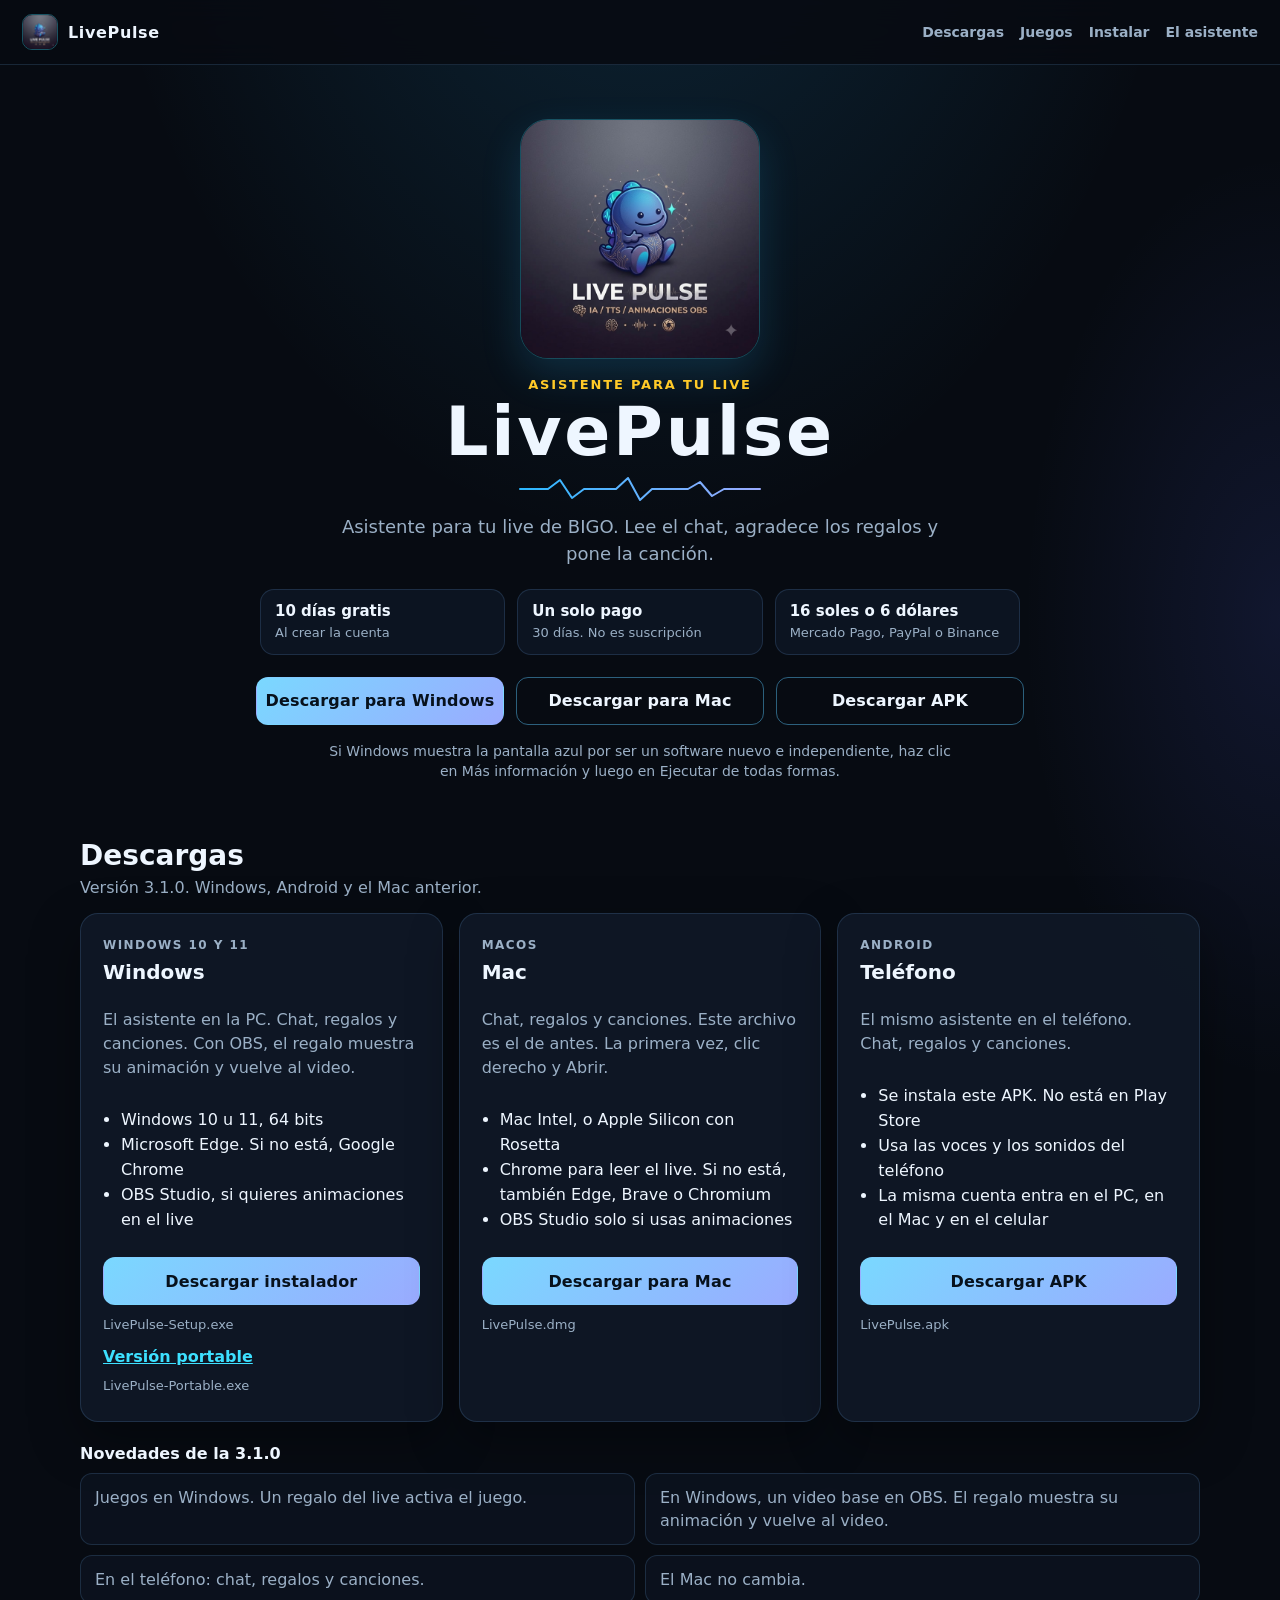
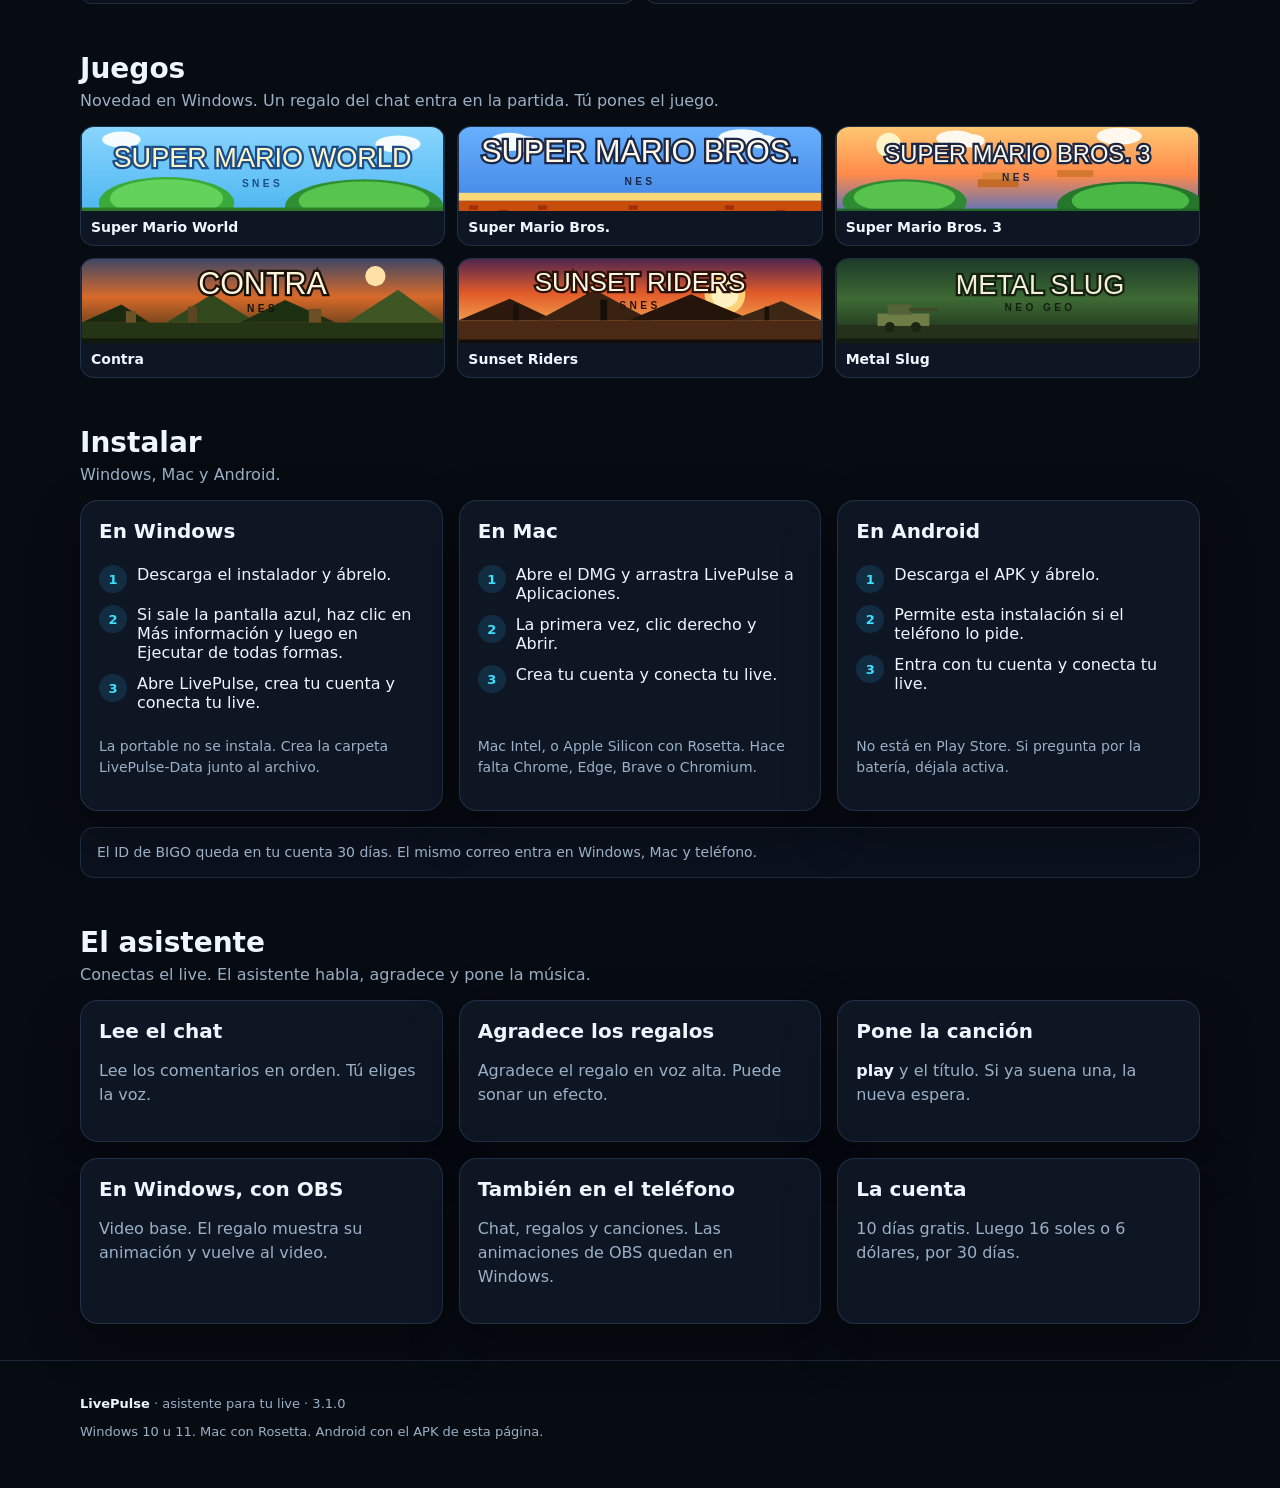
==== commit cad5aabb: "La pagina muestra los juegos como novedad." ====
--- a/index.html
+++ b/index.html
@@ -26,6 +26,7 @@
     </a>
     <nav>
       <a href="#descargas">Descargas</a>
+      <a href="#juegos">Juegos</a>
       <a href="#instalar">Instalar</a>
       <a href="#que-hace">El asistente</a>
     </nav>
@@ -116,9 +117,43 @@
       </div>
       <h3 class="release-title">Novedades de la 3.1.0</h3>
       <ul class="release">
+        <li>Juegos en Windows. Un regalo del live activa el juego.</li>
         <li>En Windows, un video base en OBS. El regalo muestra su animación y vuelve al video.</li>
         <li>En el teléfono: chat, regalos y canciones.</li>
         <li>El Mac no cambia.</li>
+      </ul>
+    </section>
+
+    <section id="juegos">
+      <div class="section-head">
+        <h2>Juegos</h2>
+        <p class="section-lead">Novedad en Windows. Un regalo del chat entra en la partida. Tú pones el juego.</p>
+      </div>
+      <ul class="shots">
+        <li>
+          <img src="control-game/covers/smw.svg" alt="Super Mario World" width="320" height="90">
+          <span>Super Mario World</span>
+        </li>
+        <li>
+          <img src="control-game/covers/smb.svg" alt="Super Mario Bros." width="320" height="90">
+          <span>Super Mario Bros.</span>
+        </li>
+        <li>
+          <img src="control-game/covers/smb3.svg" alt="Super Mario Bros. 3" width="320" height="90">
+          <span>Super Mario Bros. 3</span>
+        </li>
+        <li>
+          <img src="control-game/covers/contra.svg" alt="Contra" width="320" height="90">
+          <span>Contra</span>
+        </li>
+        <li>
+          <img src="control-game/covers/sunset.svg" alt="Sunset Riders" width="320" height="90">
+          <span>Sunset Riders</span>
+        </li>
+        <li>
+          <img src="control-game/covers/mslug.svg" alt="Metal Slug" width="320" height="90">
+          <span>Metal Slug</span>
+        </li>
       </ul>
     </section>
 
--- a/estilos.css
+++ b/estilos.css
@@ -303,6 +303,38 @@
   border-radius: 12px;
 }
 
+.shots {
+  display: grid;
+  grid-template-columns: repeat(2, minmax(0, 1fr));
+  gap: 12px;
+  margin: 0;
+  padding: 0;
+  list-style: none;
+}
+
+.shots li {
+  margin: 0;
+  overflow: hidden;
+  background: rgba(16, 24, 39, 0.92);
+  border: 1px solid var(--line);
+  border-radius: 14px;
+}
+
+.shots img {
+  display: block;
+  width: 100%;
+  height: 84px;
+  object-fit: cover;
+  object-position: center;
+}
+
+.shots span {
+  display: block;
+  padding: 8px 10px 10px;
+  font-size: 14px;
+  font-weight: 700;
+}
+
 .meta {
   min-height: 1.2em;
   margin: 10px 0 0;
@@ -404,6 +436,7 @@
 
 @media (min-width: 760px) {
   .release { grid-template-columns: 1fr 1fr; }
+  .shots { grid-template-columns: repeat(3, minmax(0, 1fr)); }
   .feats { grid-template-columns: 1fr 1fr; }
   .hero { padding-top: 54px; }
 }
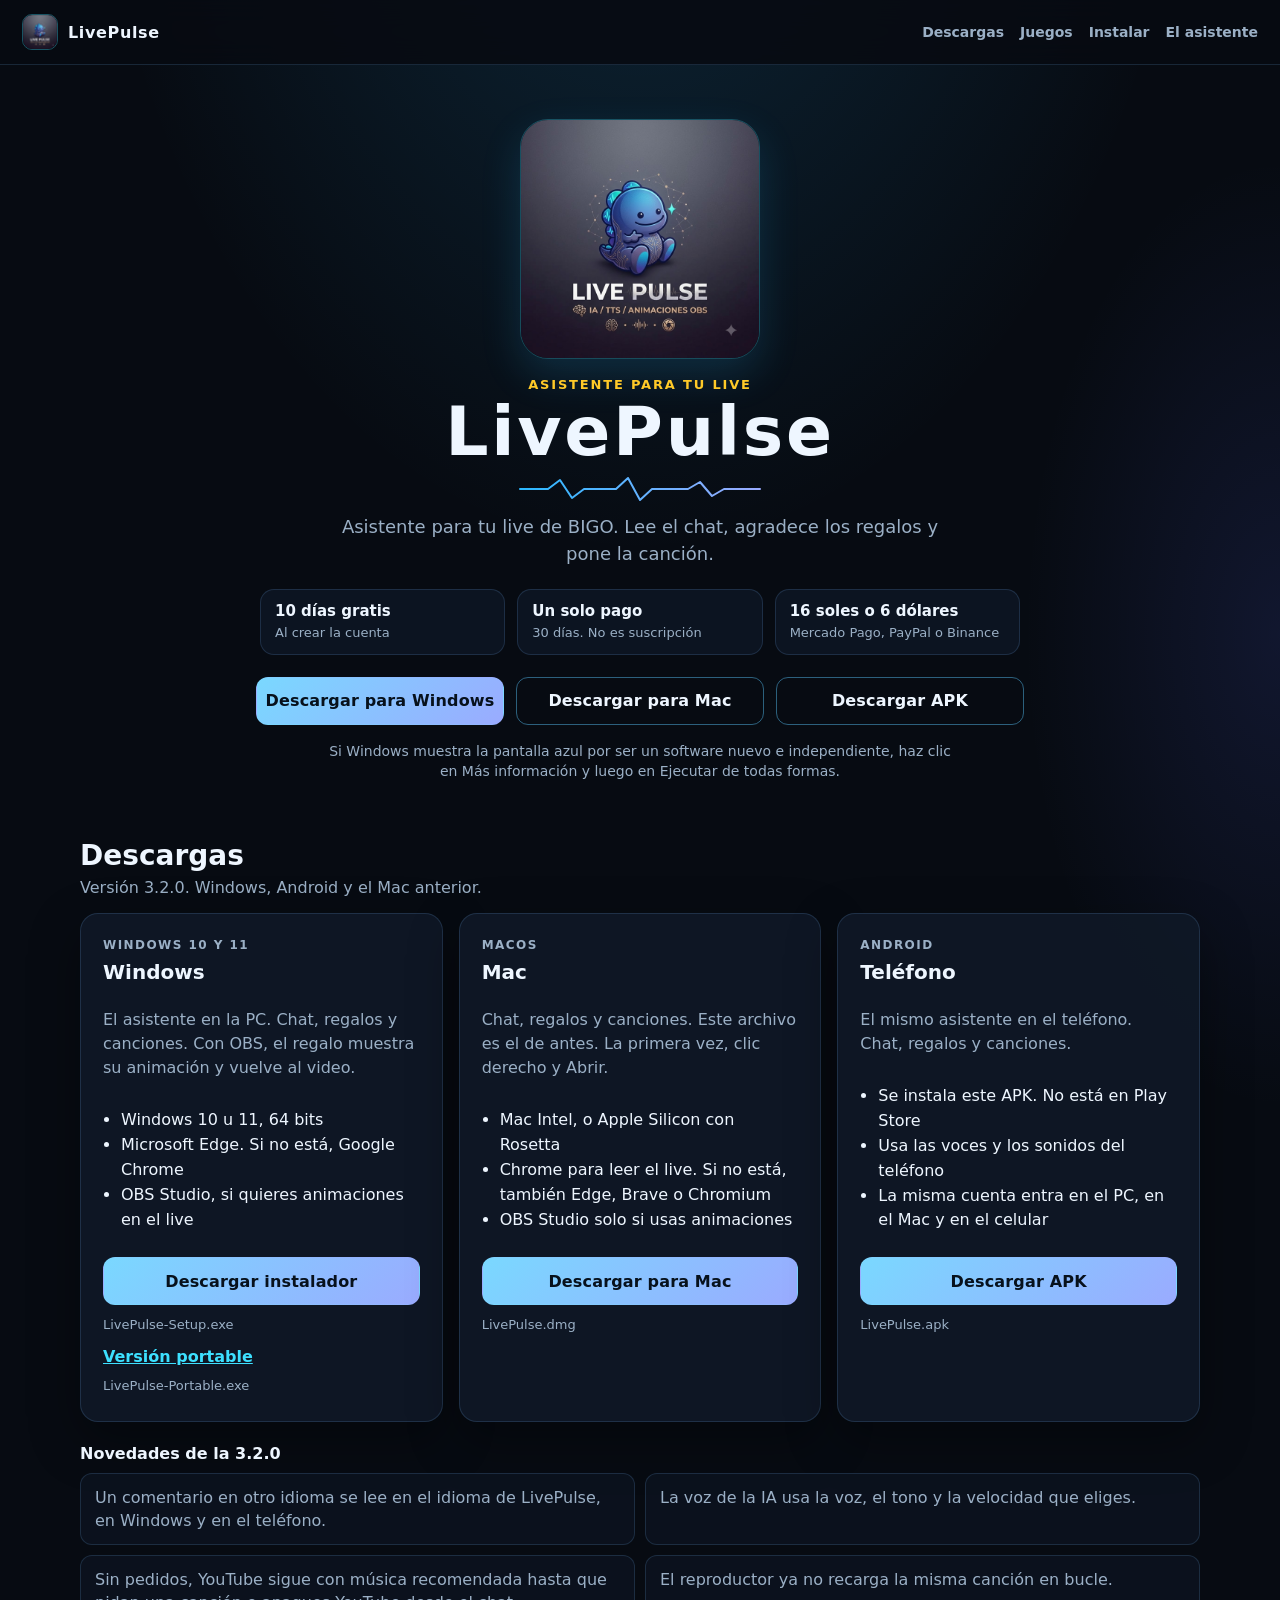
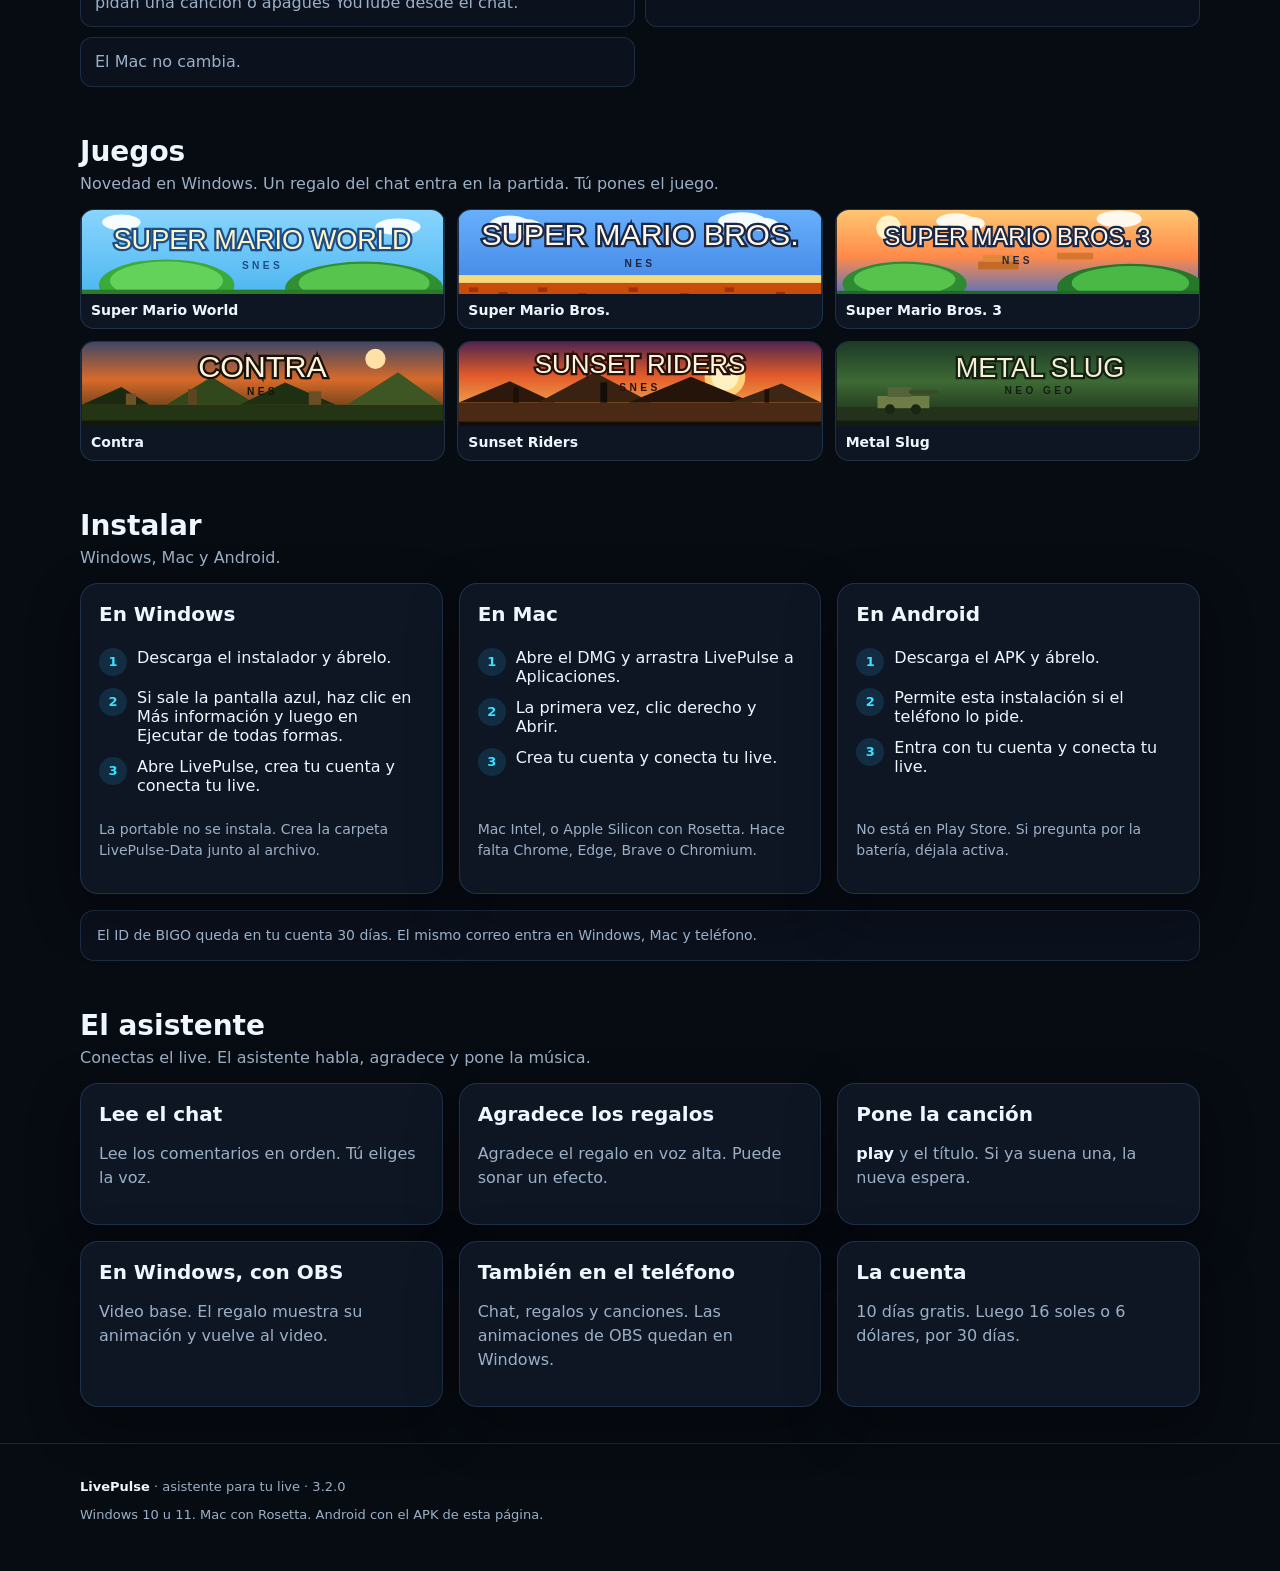
==== commit 1c9e4505: "Publica LivePulse 3.2.0 para Windows y Android." ====
--- a/index.html
+++ b/index.html
@@ -12,8 +12,8 @@
 <body>
   <!--
     Descargas. Si conservas estas direcciones de GitHub, no edites esta página:
-      https://raw.githubusercontent.com/2591740-dotcom/Livepulse/main/descargas/windows/LivePulse-Setup.exe?v=7
-      https://raw.githubusercontent.com/2591740-dotcom/Livepulse/main/descargas/windows/LivePulse-Portable.exe?v=7
+      https://raw.githubusercontent.com/2591740-dotcom/Livepulse/main/descargas/windows/LivePulse-Setup.exe?v=8
+      https://raw.githubusercontent.com/2591740-dotcom/Livepulse/main/descargas/windows/LivePulse-Portable.exe?v=8
       https://raw.githubusercontent.com/2591740-dotcom/Livepulse/main/descargas/android/LivePulse.apk
       https://raw.githubusercontent.com/2591740-dotcom/Livepulse/main/descargas/mac/LivePulse.dmg
     La fuente de verdad al publicar es enlaces.json.
@@ -53,7 +53,7 @@
         <li><strong>16 soles o 6 dólares</strong><span>Mercado Pago, PayPal o Binance</span></li>
       </ul>
       <div class="actions">
-        <a class="btn btn-primary" data-enlace="windows" href="https://raw.githubusercontent.com/2591740-dotcom/Livepulse/main/descargas/windows/LivePulse-Setup.exe?v=7" download="LivePulse-Setup.exe">Descargar para Windows</a>
+        <a class="btn btn-primary" data-enlace="windows" href="https://raw.githubusercontent.com/2591740-dotcom/Livepulse/main/descargas/windows/LivePulse-Setup.exe?v=8" download="LivePulse-Setup.exe">Descargar para Windows</a>
         <a class="btn btn-ghost" data-enlace="mac" href="https://raw.githubusercontent.com/2591740-dotcom/Livepulse/main/descargas/mac/LivePulse.dmg" download="LivePulse.dmg">Descargar para Mac</a>
         <a class="btn btn-ghost" data-enlace="android" href="https://raw.githubusercontent.com/2591740-dotcom/Livepulse/main/descargas/android/LivePulse.apk" download="LivePulse.apk">Descargar APK</a>
       </div>
@@ -63,7 +63,7 @@
     <section id="descargas">
       <div class="section-head">
         <h2>Descargas</h2>
-        <p class="section-lead">Versión <span data-version>3.1.0</span>. Windows, Android y el Mac anterior.</p>
+        <p class="section-lead">Versión <span data-version>3.2.0</span>. Windows, Android y el Mac anterior.</p>
       </div>
       <div class="cards">
         <article class="card">
@@ -76,10 +76,10 @@
             <li>OBS Studio, si quieres animaciones en el live</li>
           </ul>
           <div class="card-foot">
-            <a class="btn btn-primary" data-enlace="windows" href="https://raw.githubusercontent.com/2591740-dotcom/Livepulse/main/descargas/windows/LivePulse-Setup.exe?v=7" download="LivePulse-Setup.exe">Descargar instalador</a>
+            <a class="btn btn-primary" data-enlace="windows" href="https://raw.githubusercontent.com/2591740-dotcom/Livepulse/main/descargas/windows/LivePulse-Setup.exe?v=8" download="LivePulse-Setup.exe">Descargar instalador</a>
             <p class="meta"><span data-tamano="windows"></span> <span class="ruta" data-ruta="windows">LivePulse-Setup.exe</span></p>
             <div class="card-extra">
-              <a class="link" data-enlace="windowsPortable" href="https://raw.githubusercontent.com/2591740-dotcom/Livepulse/main/descargas/windows/LivePulse-Portable.exe?v=7" download="LivePulse-Portable.exe">Versión portable</a>
+              <a class="link" data-enlace="windowsPortable" href="https://raw.githubusercontent.com/2591740-dotcom/Livepulse/main/descargas/windows/LivePulse-Portable.exe?v=8" download="LivePulse-Portable.exe">Versión portable</a>
               <p class="meta"><span data-tamano="windowsPortable"></span> <span class="ruta" data-ruta="windowsPortable">LivePulse-Portable.exe</span></p>
             </div>
           </div>
@@ -115,11 +115,12 @@
           </div>
         </article>
       </div>
-      <h3 class="release-title">Novedades de la 3.1.0</h3>
+      <h3 class="release-title">Novedades de la 3.2.0</h3>
       <ul class="release">
-        <li>Juegos en Windows. Un regalo del live activa el juego.</li>
-        <li>En Windows, un video base en OBS. El regalo muestra su animación y vuelve al video.</li>
-        <li>En el teléfono: chat, regalos y canciones.</li>
+        <li>Un comentario en otro idioma se lee en el idioma de LivePulse, en Windows y en el teléfono.</li>
+        <li>La voz de la IA usa la voz, el tono y la velocidad que eliges.</li>
+        <li>Sin pedidos, YouTube sigue con música recomendada hasta que pidan una canción o apagues YouTube desde el chat.</li>
+        <li>El reproductor ya no recarga la misma canción en bucle.</li>
         <li>El Mac no cambia.</li>
       </ul>
     </section>
@@ -230,7 +231,7 @@
 
   <footer>
     <div class="wrap">
-      <p><strong>LivePulse</strong> · asistente para tu live · <span data-version>3.1.0</span></p>
+      <p><strong>LivePulse</strong> · asistente para tu live · <span data-version>3.2.0</span></p>
       <p>Windows 10 u 11. Mac con Rosetta. Android con el APK de esta página.</p>
     </div>
   </footer>
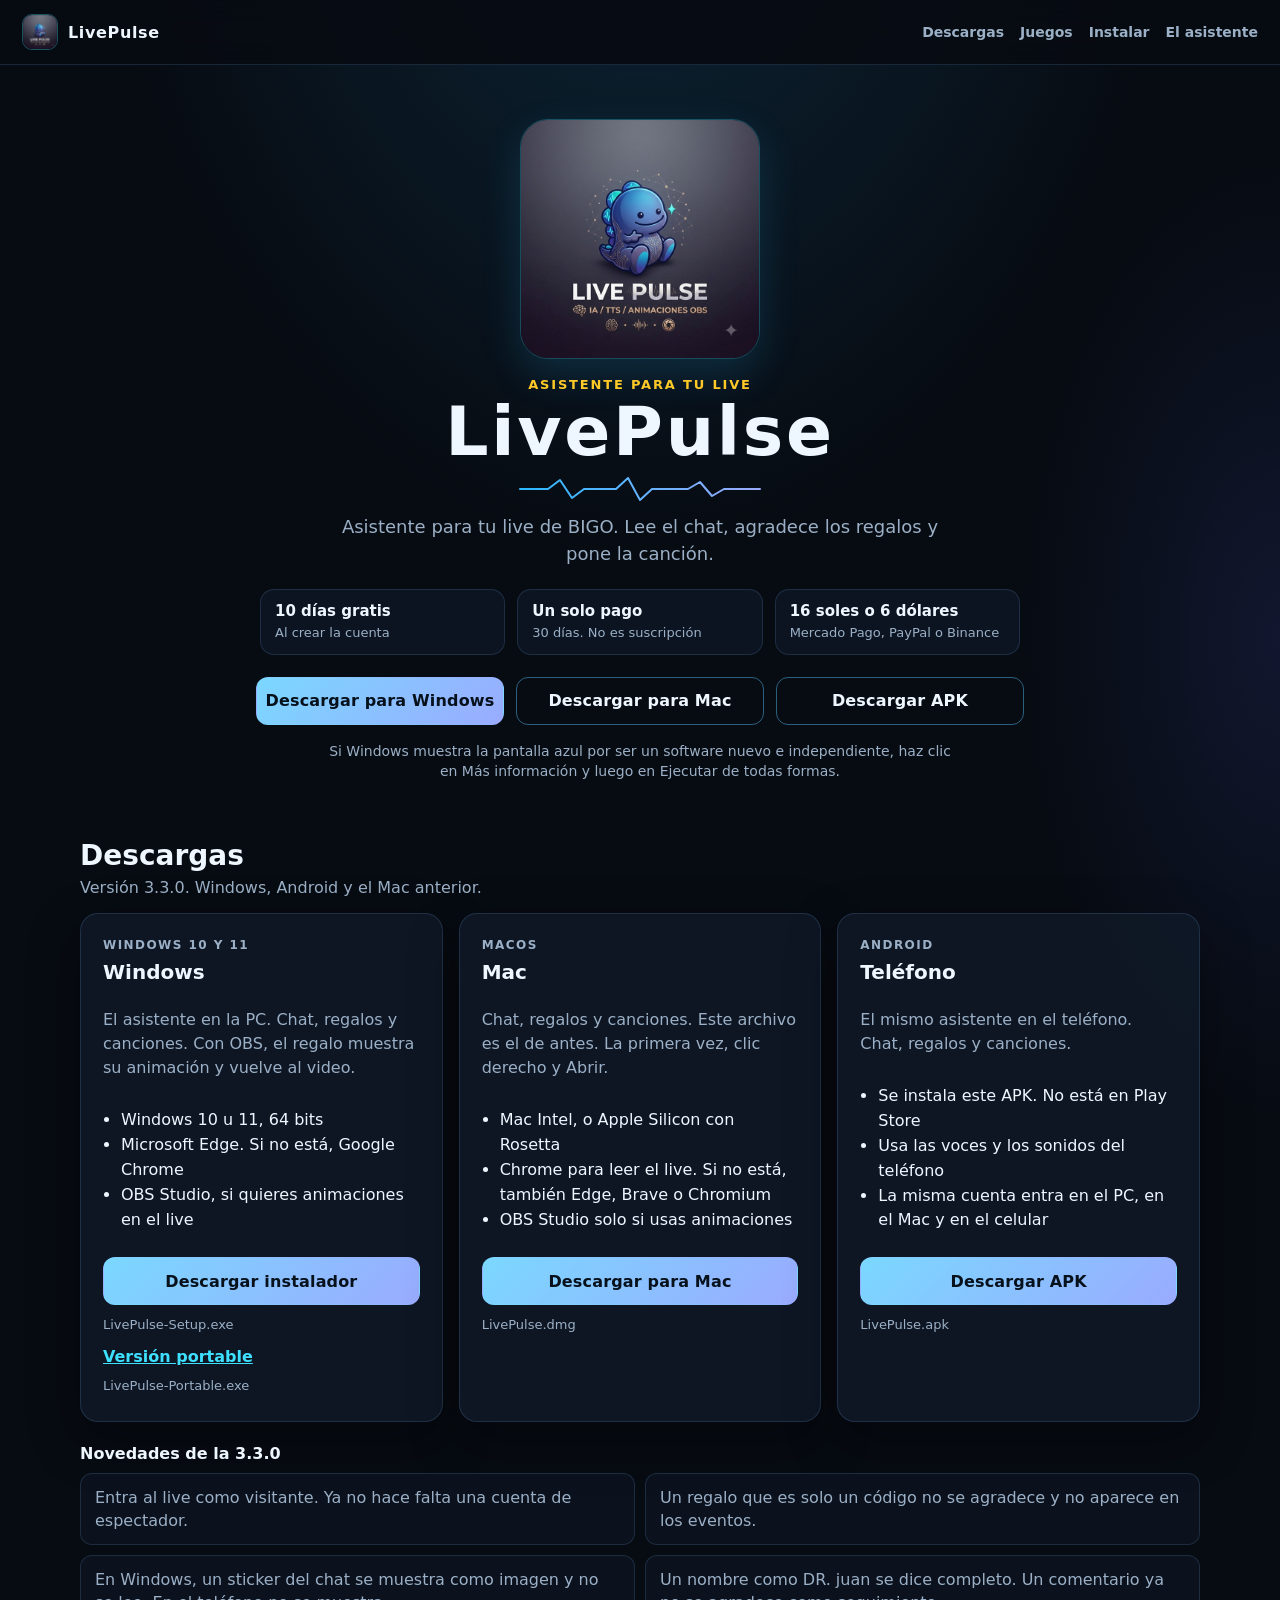
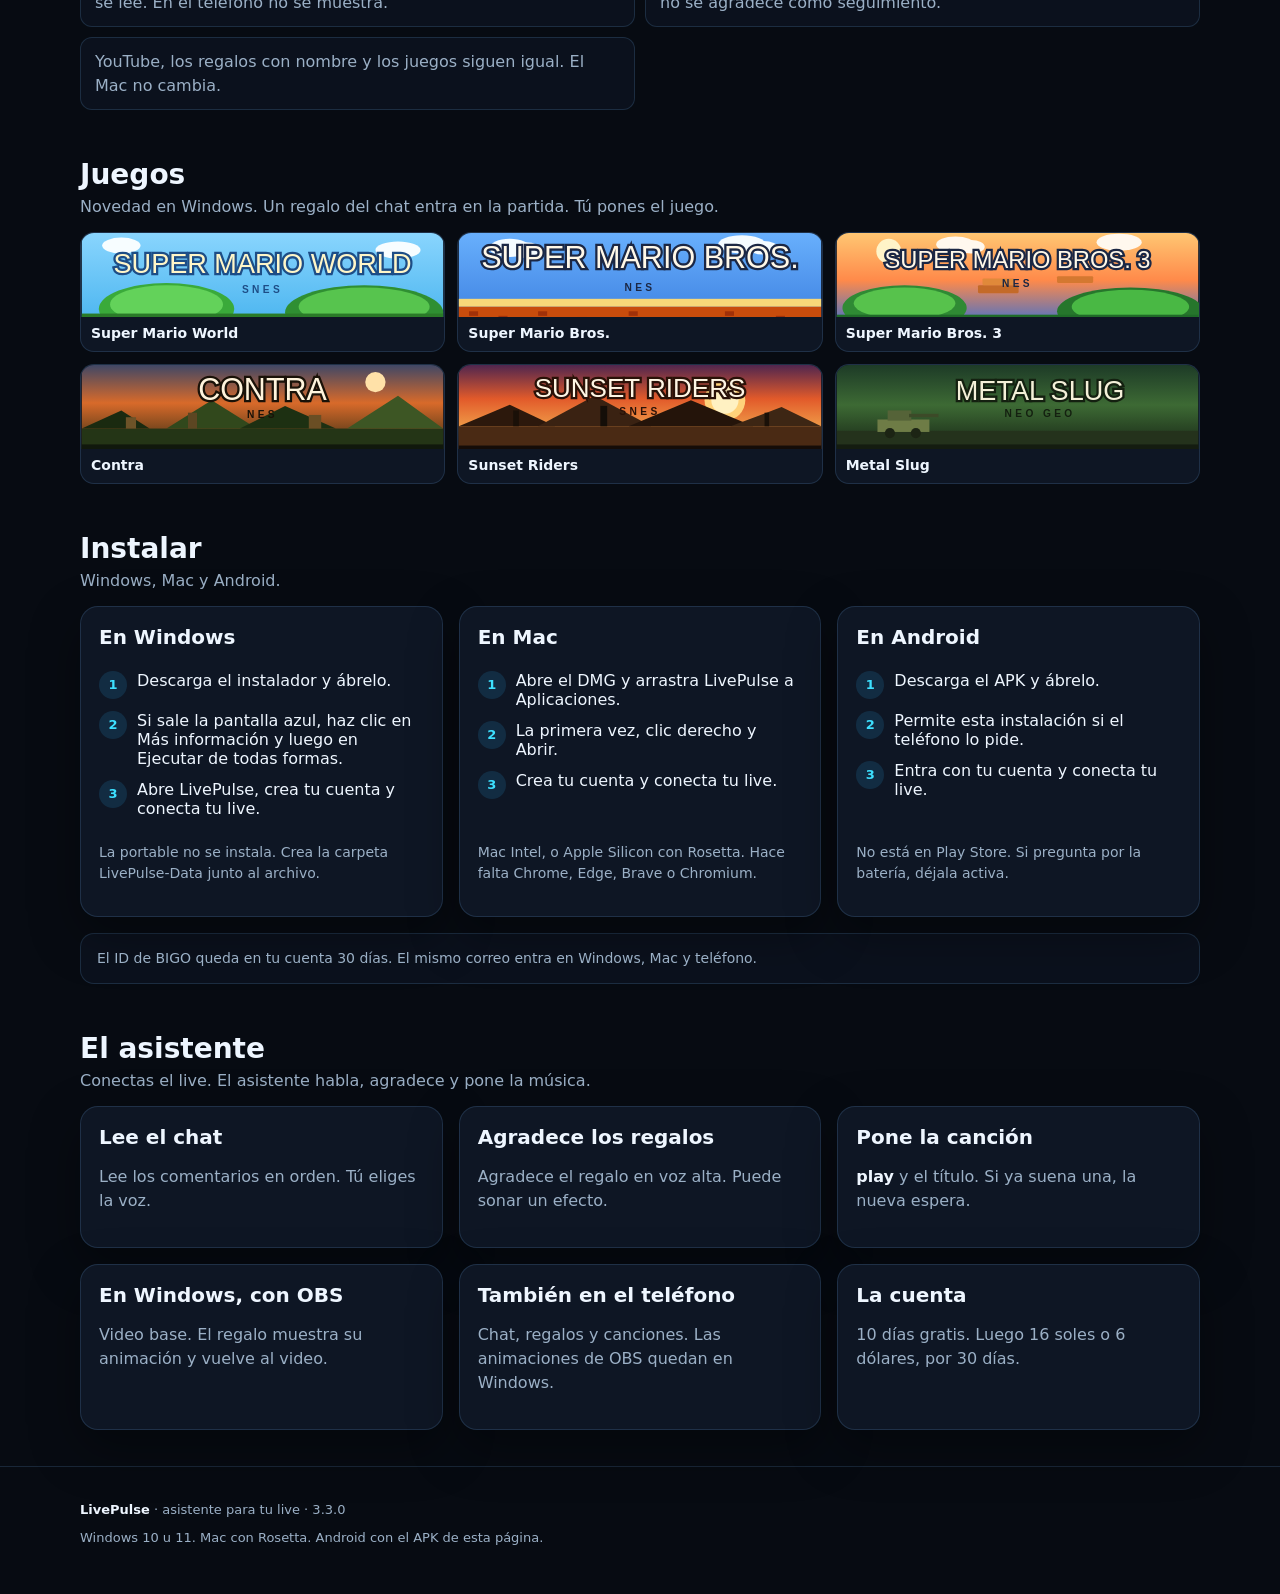
==== commit f78c4dec: "Publica LivePulse 3.3.0 para Windows y Android." ====
--- a/index.html
+++ b/index.html
@@ -12,8 +12,8 @@
 <body>
   <!--
     Descargas. Si conservas estas direcciones de GitHub, no edites esta página:
-      https://raw.githubusercontent.com/2591740-dotcom/Livepulse/main/descargas/windows/LivePulse-Setup.exe?v=8
-      https://raw.githubusercontent.com/2591740-dotcom/Livepulse/main/descargas/windows/LivePulse-Portable.exe?v=8
+      https://raw.githubusercontent.com/2591740-dotcom/Livepulse/main/descargas/windows/LivePulse-Setup.exe?v=9
+      https://raw.githubusercontent.com/2591740-dotcom/Livepulse/main/descargas/windows/LivePulse-Portable.exe?v=9
       https://raw.githubusercontent.com/2591740-dotcom/Livepulse/main/descargas/android/LivePulse.apk
       https://raw.githubusercontent.com/2591740-dotcom/Livepulse/main/descargas/mac/LivePulse.dmg
     La fuente de verdad al publicar es enlaces.json.
@@ -53,7 +53,7 @@
         <li><strong>16 soles o 6 dólares</strong><span>Mercado Pago, PayPal o Binance</span></li>
       </ul>
       <div class="actions">
-        <a class="btn btn-primary" data-enlace="windows" href="https://raw.githubusercontent.com/2591740-dotcom/Livepulse/main/descargas/windows/LivePulse-Setup.exe?v=8" download="LivePulse-Setup.exe">Descargar para Windows</a>
+        <a class="btn btn-primary" data-enlace="windows" href="https://raw.githubusercontent.com/2591740-dotcom/Livepulse/main/descargas/windows/LivePulse-Setup.exe?v=9" download="LivePulse-Setup.exe">Descargar para Windows</a>
         <a class="btn btn-ghost" data-enlace="mac" href="https://raw.githubusercontent.com/2591740-dotcom/Livepulse/main/descargas/mac/LivePulse.dmg" download="LivePulse.dmg">Descargar para Mac</a>
         <a class="btn btn-ghost" data-enlace="android" href="https://raw.githubusercontent.com/2591740-dotcom/Livepulse/main/descargas/android/LivePulse.apk" download="LivePulse.apk">Descargar APK</a>
       </div>
@@ -63,7 +63,7 @@
     <section id="descargas">
       <div class="section-head">
         <h2>Descargas</h2>
-        <p class="section-lead">Versión <span data-version>3.2.0</span>. Windows, Android y el Mac anterior.</p>
+        <p class="section-lead">Versión <span data-version>3.3.0</span>. Windows, Android y el Mac anterior.</p>
       </div>
       <div class="cards">
         <article class="card">
@@ -76,10 +76,10 @@
             <li>OBS Studio, si quieres animaciones en el live</li>
           </ul>
           <div class="card-foot">
-            <a class="btn btn-primary" data-enlace="windows" href="https://raw.githubusercontent.com/2591740-dotcom/Livepulse/main/descargas/windows/LivePulse-Setup.exe?v=8" download="LivePulse-Setup.exe">Descargar instalador</a>
+            <a class="btn btn-primary" data-enlace="windows" href="https://raw.githubusercontent.com/2591740-dotcom/Livepulse/main/descargas/windows/LivePulse-Setup.exe?v=9" download="LivePulse-Setup.exe">Descargar instalador</a>
             <p class="meta"><span data-tamano="windows"></span> <span class="ruta" data-ruta="windows">LivePulse-Setup.exe</span></p>
             <div class="card-extra">
-              <a class="link" data-enlace="windowsPortable" href="https://raw.githubusercontent.com/2591740-dotcom/Livepulse/main/descargas/windows/LivePulse-Portable.exe?v=8" download="LivePulse-Portable.exe">Versión portable</a>
+              <a class="link" data-enlace="windowsPortable" href="https://raw.githubusercontent.com/2591740-dotcom/Livepulse/main/descargas/windows/LivePulse-Portable.exe?v=9" download="LivePulse-Portable.exe">Versión portable</a>
               <p class="meta"><span data-tamano="windowsPortable"></span> <span class="ruta" data-ruta="windowsPortable">LivePulse-Portable.exe</span></p>
             </div>
           </div>
@@ -115,13 +115,13 @@
           </div>
         </article>
       </div>
-      <h3 class="release-title">Novedades de la 3.2.0</h3>
+      <h3 class="release-title">Novedades de la 3.3.0</h3>
       <ul class="release">
-        <li>Un comentario en otro idioma se lee en el idioma de LivePulse, en Windows y en el teléfono.</li>
-        <li>La voz de la IA usa la voz, el tono y la velocidad que eliges.</li>
-        <li>Sin pedidos, YouTube sigue con música recomendada hasta que pidan una canción o apagues YouTube desde el chat.</li>
-        <li>El reproductor ya no recarga la misma canción en bucle.</li>
-        <li>El Mac no cambia.</li>
+        <li>Entra al live como visitante. Ya no hace falta una cuenta de espectador.</li>
+        <li>Un regalo que es solo un código no se agradece y no aparece en los eventos.</li>
+        <li>En Windows, un sticker del chat se muestra como imagen y no se lee. En el teléfono no se muestra.</li>
+        <li>Un nombre como DR. juan se dice completo. Un comentario ya no se agradece como seguimiento.</li>
+        <li>YouTube, los regalos con nombre y los juegos siguen igual. El Mac no cambia.</li>
       </ul>
     </section>
 
@@ -231,7 +231,7 @@
 
   <footer>
     <div class="wrap">
-      <p><strong>LivePulse</strong> · asistente para tu live · <span data-version>3.2.0</span></p>
+      <p><strong>LivePulse</strong> · asistente para tu live · <span data-version>3.3.0</span></p>
       <p>Windows 10 u 11. Mac con Rosetta. Android con el APK de esta página.</p>
     </div>
   </footer>
